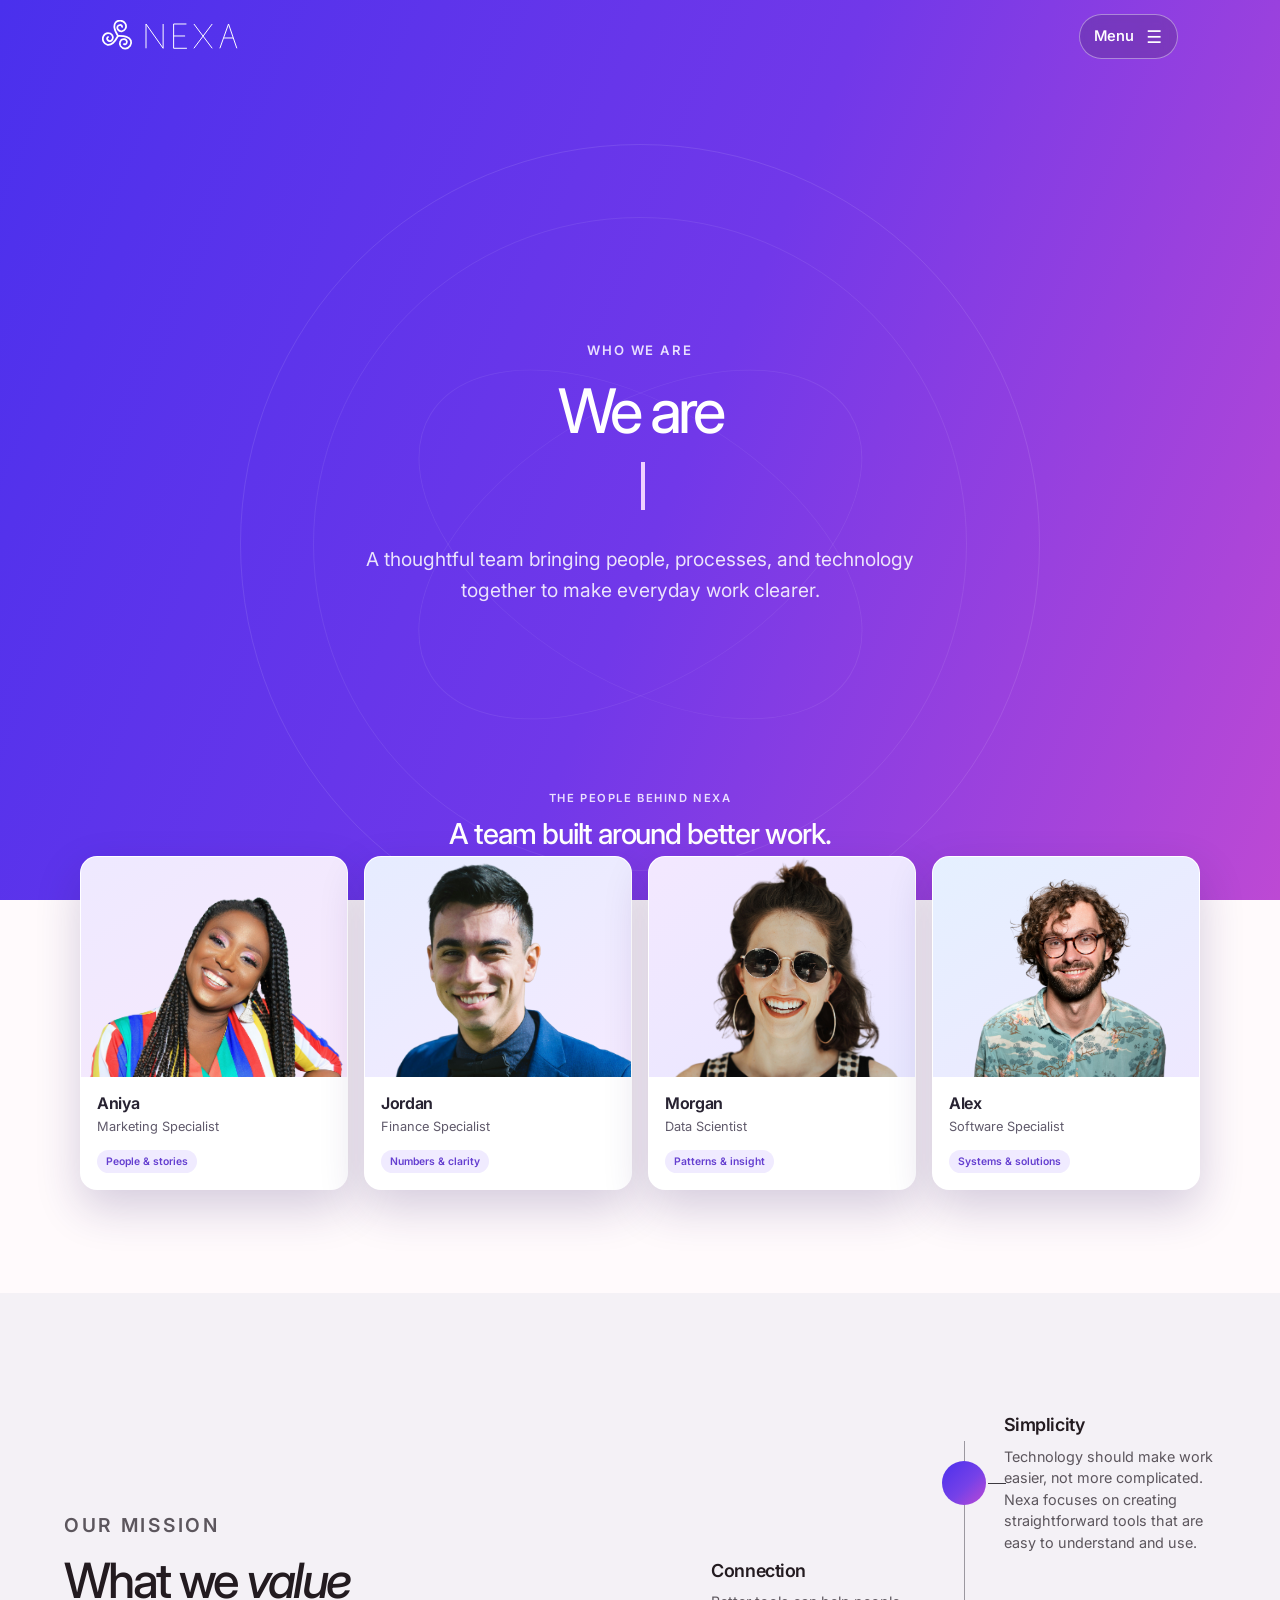
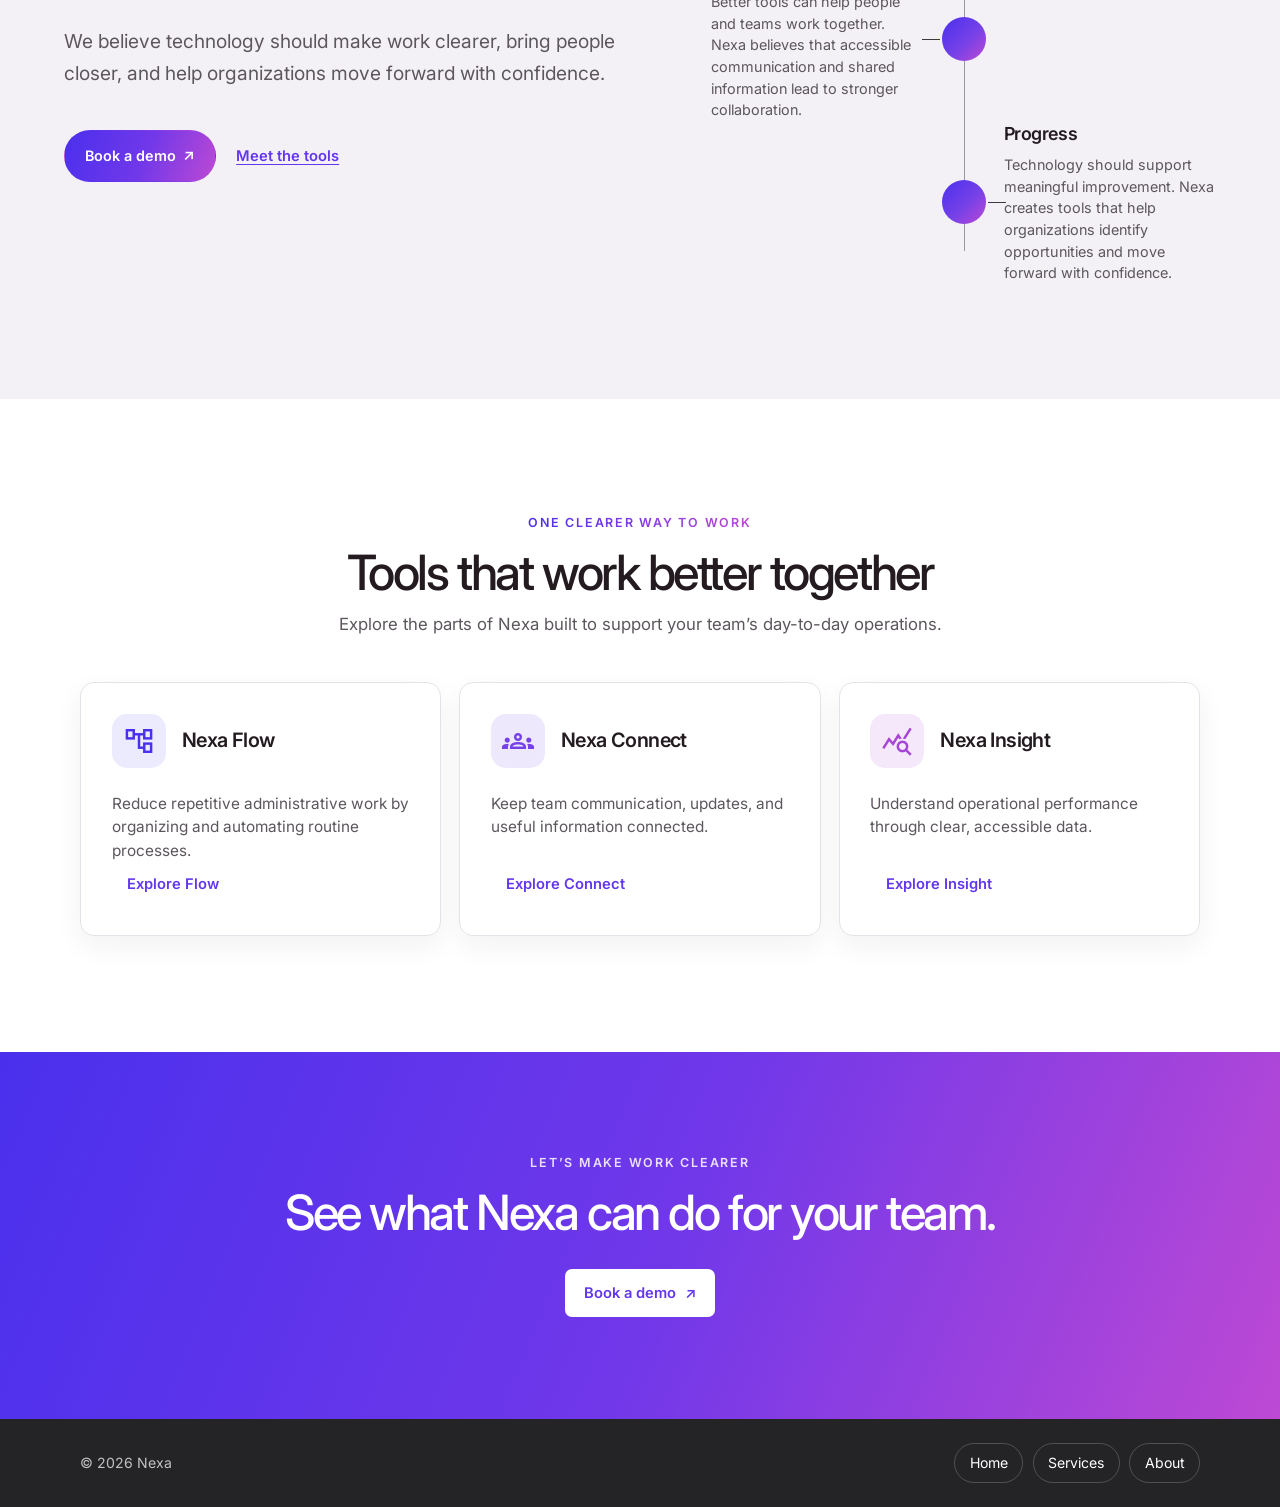
==== about.html @ ba847467 "Build Nexa service and home experiences" ====
<!doctype html>
<html lang="en">
<head>
  <meta charset="utf-8">
  <meta name="viewport" content="width=device-width, initial-scale=1">
  <meta name="theme-color" content="#6335eb">
  <title>About Nexa — Operations, made clearer</title>
  <link rel="preconnect" href="https://fonts.googleapis.com">
  <link rel="preconnect" href="https://fonts.gstatic.com" crossorigin>
  <link href="https://fonts.googleapis.com/css2?family=Inter:wght@400;500;600;700&display=swap" rel="stylesheet">
  <link href="https://fonts.googleapis.com/css2?family=Material+Symbols+Outlined:opsz,wght,FILL,GRAD@20..48,400,0,0" rel="stylesheet">
  <link rel="stylesheet" href="custom.css">
  <script src="script.js" defer></script>
</head>
<body class="about-page">
  <header class="site-header">
    <a class="navbar-brand" href="nexahome.html#top" aria-label="Nexa home">
      <svg class="brand-symbol" viewBox="0 0 100 100" aria-hidden="true">
        <g transform="rotate(18 50 50)" fill="none" stroke="currentColor" stroke-width="5.5" stroke-linecap="butt" stroke-linejoin="round">
          <path d="M50 50C43 44 36 38 32 30 25 17 30 5 42 2 55-1 67 8 65 21c-2 11-13 16-21 10-6-4-6-12 0-15 5-3 10 0 9 5"/>
          <path d="M50 50C43 44 36 38 32 30 25 17 30 5 42 2 55-1 67 8 65 21c-2 11-13 16-21 10-6-4-6-12 0-15 5-3 10 0 9 5" transform="rotate(120 50 50)"/>
          <path d="M50 50C43 44 36 38 32 30 25 17 30 5 42 2 55-1 67 8 65 21c-2 11-13 16-21 10-6-4-6-12 0-15 5-3 10 0 9 5" transform="rotate(240 50 50)"/>
        </g>
      </svg>
      <svg class="brand-wordmark" viewBox="0 0 600 170" role="img" aria-label="NEXA">
        <g fill="none" stroke="currentColor" stroke-width="6" stroke-linecap="butt" stroke-linejoin="miter">
          <path d="M12 12V158 M12 12L115 158 M115 12V158"/>
          <path d="M178 12V158 M178 12H255 M178 84H247 M178 158H258"/>
          <path d="M300 12L410 158 M300 158L410 12"/>
          <path d="M456 158L508 12L558 158 M480 96H535"/>
        </g>
      </svg>
    </a>
    <button class="services-menu-toggle" type="button" aria-expanded="false" aria-controls="services-menu"><span>Menu</span><span class="menu-toggle-icon" aria-hidden="true">☰</span></button>
  </header>
  <main>
    <section class="hero about-hero" id="top" aria-labelledby="about-title">
      <div class="about-hero-copy">
        <p class="about-hero-kicker">Who we are</p>
        <h1 id="about-title">We are <span class="about-role-text" data-about-role aria-hidden="true">software developers</span><span class="about-role-sr">software developers, designers, coders, data analysts, and engineers.</span></h1>
        <p class="about-hero-description">A thoughtful team bringing people, processes, and technology together to make everyday work clearer.</p>
      </div>
      <div class="about-hero-orbit" aria-hidden="true"><span></span><span></span><span></span></div>
    </section>

    <section class="about-team" aria-labelledby="about-team-title">
      <div class="about-team-heading">
        <p class="section-kicker">The people behind Nexa</p>
        <h2 id="about-team-title">A team built around better work.</h2>
      </div>
      <div class="about-team-grid">
        <article class="about-team-card">
          <div class="about-team-portrait"><img src="images/Aniyabg.png" alt="Aniya, Marketing Specialist" loading="eager"></div>
          <div class="about-team-info"><h3>Aniya</h3><p>Marketing Specialist</p><span class="about-team-discipline">People &amp; stories</span></div>
        </article>
        <article class="about-team-card">
          <div class="about-team-portrait"><img src="images/jordannewer.png" alt="Jordan, Finance Specialist" loading="eager"></div>
          <div class="about-team-info"><h3>Jordan</h3><p>Finance Specialist</p><span class="about-team-discipline">Numbers &amp; clarity</span></div>
        </article>
        <article class="about-team-card">
          <div class="about-team-portrait"><img src="images/morgannew.png" alt="Morgan, Data Scientist" loading="eager"></div>
          <div class="about-team-info"><h3>Morgan</h3><p>Data Scientist</p><span class="about-team-discipline">Patterns &amp; insight</span></div>
        </article>
        <article class="about-team-card">
          <div class="about-team-portrait"><img src="images/Alex.png" alt="Alex, Software Specialist" loading="eager"></div>
          <div class="about-team-info"><h3>Alex</h3><p>Software Specialist</p><span class="about-team-discipline">Systems &amp; solutions</span></div>
        </article>
      </div>
    </section>

    <section class="section about about-page-story" id="our-approach" aria-labelledby="mission-title">
      <div class="about-copy">
        <p class="section-kicker">Our mission</p>
        <h2 id="mission-title">What we <em>value</em></h2>
        <p>We believe technology should make work clearer, bring people closer, and help organizations move forward with confidence.</p>
        <div class="actions"><button class="button" type="button">Book a demo</button><a class="text-link" href="#our-products">Meet the tools</a></div>
      </div>
      <ol class="benefit-timeline about-values" aria-label="Nexa values">
        <li class="benefit-point">
          <span class="benefit-dot" aria-hidden="true"></span>
          <div class="benefit-copy"><h3>Simplicity</h3><p>Technology should make work easier, not more complicated. Nexa focuses on creating straightforward tools that are easy to understand and use.</p></div>
        </li>
        <li class="benefit-point">
          <span class="benefit-dot" aria-hidden="true"></span>
          <div class="benefit-copy"><h3>Connection</h3><p>Better tools can help people and teams work together. Nexa believes that accessible communication and shared information lead to stronger collaboration.</p></div>
        </li>
        <li class="benefit-point">
          <span class="benefit-dot" aria-hidden="true"></span>
          <div class="benefit-copy"><h3>Progress</h3><p>Technology should support meaningful improvement. Nexa creates tools that help organizations identify opportunities and move forward with confidence.</p></div>
        </li>
      </ol>
    </section>

    <section class="section about-products" id="our-products" aria-labelledby="about-products-title">
      <p class="section-kicker">One clearer way to work</p>
      <h2 id="about-products-title">Tools that work better together</h2>
      <p class="about-products-intro">Explore the parts of Nexa built to support your team’s day-to-day operations.</p>
      <div class="solution-cards">
        <a class="solution-card" href="services1.html?service=flow">
          <div class="solution-card-heading"><span class="solution-card-icon material-symbols-outlined" aria-hidden="true">account_tree</span><h3>Nexa Flow</h3></div>
          <p>Reduce repetitive administrative work by organizing and automating routine processes.</p>
          <span class="solution-card-link">Explore Flow</span>
        </a>
        <a class="solution-card" href="services1.html?service=connect">
          <div class="solution-card-heading"><span class="solution-card-icon material-symbols-outlined" aria-hidden="true">groups</span><h3>Nexa Connect</h3></div>
          <p>Keep team communication, updates, and useful information connected.</p>
          <span class="solution-card-link">Explore Connect</span>
        </a>
        <a class="solution-card" href="services1.html?service=insight">
          <div class="solution-card-heading"><span class="solution-card-icon material-symbols-outlined" aria-hidden="true">query_stats</span><h3>Nexa Insight</h3></div>
          <p>Understand operational performance through clear, accessible data.</p>
          <span class="solution-card-link">Explore Insight</span>
        </a>
      </div>
    </section>

    <section class="about-page-cta" aria-labelledby="about-cta-title">
      <p class="section-kicker">Let’s make work clearer</p>
      <h2 id="about-cta-title">See what Nexa can do for your team.</h2>
      <button type="button">Book a demo<span aria-hidden="true">↗</span></button>
    </section>
  </main>
  <footer class="site-footer">
    <p>© 2026 Nexa</p>
    <nav aria-label="Footer navigation">
      <a href="nexahome.html#top">Home</a>
      <a href="services1.html">Services</a>
      <a href="about.html">About</a>
    </nav>
  </footer>
  <button class="services-menu-backdrop" type="button" aria-label="Close menu" tabindex="-1"></button>
  <aside class="services-menu-drawer" id="services-menu" aria-label="Site menu" aria-hidden="true" inert>
    <div class="services-menu-heading"><span>Explore Nexa</span><button class="services-menu-close" type="button" aria-label="Close menu">×</button></div>
    <nav class="services-menu-links" aria-label="Main menu">
      <a href="nexahome.html#top" data-close-menu><span>01</span>Home<svg viewBox="0 0 24 24" aria-hidden="true"><path d="M5 12h14m-6-6 6 6-6 6"/></svg></a>
      <a href="services1.html" data-close-menu><span>02</span>Services<svg viewBox="0 0 24 24" aria-hidden="true"><path d="M5 12h14m-6-6 6 6-6 6"/></svg></a>
      <a href="about.html" data-close-menu><span>03</span>About<svg viewBox="0 0 24 24" aria-hidden="true"><path d="M5 12h14m-6-6 6 6-6 6"/></svg></a>
    </nav>
  </aside>
</body>
</html>
---- custom.css ----
:root {
      --pink: #e31583;
      --blue: #4bc4df;
      --navy: #2039d5;
      --ink: #17171b;
      --paper: #fffafc;
      --muted: #5c565d;
    }
    * { box-sizing: border-box; }
    html { scroll-behavior: smooth; }
    body { margin: 0; color: #231b20; background: var(--paper); font-family: Inter, ui-sans-serif, system-ui, -apple-system, BlinkMacSystemFont, "Segoe UI", sans-serif; line-height: 1.5; }
    a { color: inherit; }
    .site-header { position: absolute; z-index: 3; top: 0; left: 0; width: 100%; padding: 14px clamp(1.5rem, 8vw, 8rem); }
    .navbar-brand { display: inline-flex; align-items: center; gap: 10px; color: #fff; text-decoration: none; }
    .brand-symbol { display: block; width: clamp(27px, 2.5vw, 32px); height: auto; color: inherit; }
    .brand-wordmark { display: block; width: clamp(88px, 7.8vw, 110px); height: auto; color: inherit; overflow: visible; }
    .hero {
      min-height: 100vh;
      min-height: 100svh;
      position: relative;
      display: grid;
      grid-template-columns: 1fr 1fr;
      align-items: center;
      gap: clamp(2rem, 6vw, 7rem);
      overflow: hidden;
      padding: clamp(2rem, 7.4vw, 7rem) clamp(1.5rem, 9.8vw, 9rem);
      color: #fff;
      background: linear-gradient(112deg, #4a30ed 0%, #7138e9 53%, #bd49d4 100%);
    }
    .hero-copy { z-index: 2; max-width: 660px; margin-top: -2vh; transform: translateY(-11vh); animation: hero-copy-enter .8s cubic-bezier(.2,.75,.25,1) .2s both; }
    @keyframes hero-copy-enter { from { opacity: 0; translate: 0 24px; } to { opacity: 1; translate: 0 0; } }
    .tagline { margin: 0; max-width: 760px; font-size: clamp(2.2rem, 3.9vw, 3.9rem); line-height: 1.16; font-weight: 400; letter-spacing: -.045em; white-space: nowrap; }
    .hero-geometry { position: absolute; z-index: 1; top: 50%; right: 2.5%; width: min(43vw, 650px); height: auto; transform: translateY(-50%); overflow: visible; pointer-events: none; }
    .geometry-line { stroke-linecap: round; }
    .hero-node { opacity: 0; transform-box: fill-box; transform-origin: center; animation: node-pop .65s cubic-bezier(.2,.85,.25,1.2) var(--node-delay) forwards; }
    .hero-node-laptop { --node-delay: 3.25s; }
    .hero-node-data { --node-delay: 3.6s; }
    .hero-node-message { --node-delay: 3.95s; }
    .node-ring { stroke-dasharray: 365; stroke-dashoffset: 365; animation: ring-draw 1s ease-in-out calc(var(--node-delay) + .12s) forwards; }
    .node-icon { opacity: 0; transform-box: fill-box; transform-origin: center; animation: node-icon-pop .5s ease-out calc(var(--node-delay) + .38s) forwards; }
    .material-icon-wrap { color: #6337ed; }
    .material-icon-wrap .material-symbols-outlined { display: grid; width: 100%; height: 100%; place-items: center; font-family: "Material Symbols Outlined"; font-size: 52px; font-weight: 400; font-style: normal; line-height: 1; letter-spacing: normal; white-space: nowrap; direction: ltr; -webkit-font-smoothing: antialiased; font-feature-settings: "liga"; }
    @keyframes node-pop { to { opacity: 1; transform: scale(1); } }
    @keyframes ring-draw { to { stroke-dashoffset: 0; } }
    @keyframes node-icon-pop { to { opacity: 1; transform: scale(1); } }
    .scroll-cue { position: absolute; z-index: 3; left: clamp(2rem, 7.4vw, 7rem); bottom: clamp(7rem, 25.7vh, 16rem); width: 39px; height: 39px; display: grid; place-items: center; border-radius: 50%; background: #fff; color: #111; text-decoration: none; font-size: 1rem; font-weight: 300; line-height: 1; transition: transform .2s ease; }
    .scroll-cue:hover { transform: translateY(5px); }
    .back-to-top { position: fixed; z-index: 20; right: clamp(1rem, 3vw, 2rem); bottom: clamp(1rem, 3vw, 2rem); display: grid; width: 44px; aspect-ratio: 1; place-items: center; border: 0; border-radius: 50%; color: #6337ed; background: #fff; box-shadow: 0 6px 20px rgba(35,27,32,.2); text-decoration: none; transition: transform .2s ease, box-shadow .2s ease; }
    .back-to-top:hover { transform: translateY(-3px); box-shadow: 0 10px 25px rgba(35,27,32,.26); }
    .back-to-top.is-at-top { color: #fff; background: transparent; box-shadow: none; }
    .back-to-top.is-at-top:hover { box-shadow: none; }
    .back-to-top.is-at-top .back-to-top-track { stroke: rgba(255,255,255,.38); }
    .back-to-top:focus-visible { outline: 3px solid #fff; outline-offset: 3px; }
    .back-to-top-ring { position: absolute; inset: 0; width: 100%; height: 100%; transform: rotate(-90deg); overflow: visible; }
    .back-to-top-track, .back-to-top-progress { fill: none; stroke-width: 2.5; }
    .back-to-top-track { stroke: #e6e1ed; }
    .back-to-top-progress { stroke: url(#back-to-top-gradient); stroke-linecap: round; stroke-dasharray: 163.36; stroke-dashoffset: 163.36; transition: stroke-dashoffset .12s linear; }
    .back-to-top-arrow { z-index: 1; width: 20px; height: 20px; fill: none; stroke: currentColor; stroke-width: 1.7; stroke-linecap: round; stroke-linejoin: round; }
    .section { padding: clamp(5rem, 9vw, 8rem) max(5vw, calc((100vw - 1160px)/2)); }
    .section-kicker { margin: 0 0 .8rem; color: var(--pink); font-size: .78rem; font-weight: 600; letter-spacing: .14em; text-transform: uppercase; }
    .intro .section-kicker { width: fit-content; margin-inline: auto; color: transparent; background: linear-gradient(100deg, #4a30ed, #bd49d4); -webkit-background-clip: text; background-clip: text; }
    .intro { text-align: center; padding-bottom: clamp(4.5rem, 8vw, 7.5rem); }
    .intro h2 { margin: 0; font-size: clamp(2.2rem, 3.8vw, 3.5rem); font-weight: 500; letter-spacing: -.055em; line-height: 1.08; }
    .intro > p:not(.section-kicker) { margin: .75rem 0 3.6rem; color: var(--muted); font-size: clamp(1rem, 1.3vw, 1.3rem); }
    .solution-cards { display: grid; grid-template-columns: repeat(3, minmax(0, 1fr)); gap: 18px; width: min(100%, 1120px); margin: 0 auto; }
    .solution-card { position: relative; isolation: isolate; display: flex; min-height: 235px; flex-direction: column; overflow: hidden; padding: clamp(1.4rem, 2.4vw, 2rem); border: 1px solid #e7e1e9; border-radius: 14px; color: inherit; background: #fff; box-shadow: 0 10px 28px rgba(35,27,32,.06); text-align: left; text-decoration: none; transition: transform .25s ease, box-shadow .25s ease, border-color .25s ease, color .25s ease; }
    .solution-card::before { position: absolute; z-index: -1; inset: 0; border-radius: inherit; background: linear-gradient(112deg, #4a30ed 0%, #7138e9 53%, #bd49d4 100%); content: ""; opacity: 0; transition: opacity .3s ease; }
    .solution-card:hover, .solution-card:focus-within { transform: translateY(-4px); border-color: transparent; color: #fff; box-shadow: 0 16px 34px rgba(35,27,32,.16); }
    .solution-card:focus-visible { outline: 3px solid #6337ed; outline-offset: 4px; }
    .solution-card:hover::before, .solution-card:focus-within::before { opacity: 1; }
    .solution-card-heading { display: flex; align-items: center; gap: 1rem; margin-bottom: 1.5rem; }
    .solution-card-icon { display: grid; width: 54px; height: 54px; flex: 0 0 54px; place-items: center; border-radius: 15px; color: #4a30ed; background: rgba(74,48,237,.1); font-size: 32px; }
    .solution-card:nth-child(2) .solution-card-icon { color: #7541e8; background: rgba(117,65,232,.12); }
    .solution-card:nth-child(3) .solution-card-icon { color: #a544d5; background: rgba(165,68,213,.12); }
    .solution-card h3 { margin: 0; font-size: clamp(1.1rem, 1.55vw, 1.35rem); font-weight: 600; letter-spacing: -.03em; }
    .solution-card p { max-width: 30ch; margin: 0; color: var(--muted); font-size: .96rem; line-height: 1.55; }
    .solution-card:hover p, .solution-card:focus-within p { color: rgba(255,255,255,.88); }
    .solution-card:hover .solution-card-icon, .solution-card:focus-within .solution-card-icon { color: #fff; background: rgba(255,255,255,.18); }
    .solution-card-link { display: inline-flex; width: max-content; align-items: center; margin-top: auto; padding: .55rem .9rem; border: 1px solid transparent; border-radius: 999px; color: #6337ed; font-size: .92rem; font-weight: 600; text-decoration: none; text-underline-offset: .2em; transition: color .25s ease, background-color .25s ease, border-color .25s ease; }
    .solution-card:hover .solution-card-link, .solution-card:focus-within .solution-card-link { border-color: transparent; color: #fff; background: transparent; text-decoration: underline; text-underline-offset: .2em; }
    .about { display: grid; grid-template-columns: 1.05fr .95fr; align-items: center; gap: clamp(2rem, 7vw, 7rem); background: #f4f1f6; }
    .about-copy h2 { margin: 0 0 1rem; font-size: clamp(2.2rem, 3.8vw, 3.6rem); font-weight: 500; line-height: 1.08; letter-spacing: -.055em; }
    .about-copy p { max-width: 620px; color: var(--muted); font-size: clamp(1.05rem, 1.5vw, 1.2rem); line-height: 1.65; }
    .actions { display: flex; align-items: center; gap: 1.25rem; margin-top: 2.5rem; }
    .button { display: inline-flex; align-items: center; gap: .45rem; padding: .85rem 1.25rem; border: 1px solid var(--pink); border-radius: 999px; color: white; background: var(--pink); font: inherit; font-size: .9rem; font-weight: 600; cursor: default; transition: transform .2s ease, box-shadow .2s ease, background .2s ease; }
    .button::after { content: "↗"; font-size: 1.05em; }
    .button:hover { transform: translateY(-2px); box-shadow: 0 8px 22px rgba(227,21,131,.22); }
    .button.secondary { border-color: var(--blue); background: var(--blue); }
    .button.secondary:hover { box-shadow: 0 8px 22px rgba(75,196,223,.24); }
    .about .button:not(.secondary) { border-color: transparent; background: linear-gradient(112deg, #4a30ed 0%, #7138e9 53%, #bd49d4 100%); }
    .about .button:not(.secondary):hover { box-shadow: 0 8px 22px rgba(99,55,237,.25); }
    .text-link { color: #6337ed; font-size: .92rem; font-weight: 600; text-decoration: underline; text-underline-offset: .2em; }
    .benefit-timeline { position: relative; display: grid; width: min(100%, 510px); min-height: 600px; grid-template-rows: repeat(3, 1fr); justify-self: center; margin: 0; padding: 0; list-style: none; }
    .benefit-timeline::before { position: absolute; top: 7%; bottom: 7%; left: 50%; width: 1px; content: ""; background: #9b98a0; }
    .benefit-point { position: relative; display: grid; grid-template-columns: 1fr 48px 1fr; align-items: center; }
    .benefit-dot { z-index: 1; grid-column: 2; grid-row: 1; width: 44px; aspect-ratio: 1; justify-self: center; border-radius: 50%; background: linear-gradient(135deg, #4a30ed 0%, #7541e8 55%, #bd49d4 100%); }
    .benefit-point:nth-child(1) { --benefit-delay: .12s; }
    .benefit-point:nth-child(2) { --benefit-delay: .75s; }
    .benefit-point:nth-child(3) { --benefit-delay: 1.38s; }
    .benefit-timeline.is-visible .benefit-dot { animation: benefit-dot-in .55s cubic-bezier(.2,.85,.25,1.2) var(--benefit-delay) both; }
    .benefit-timeline.is-visible .benefit-copy { animation: benefit-copy-in .45s ease calc(var(--benefit-delay) + .56s) both; }
    @keyframes benefit-dot-in { from { opacity: 0; transform: scale(.25); } to { opacity: 1; transform: scale(1); } }
    @keyframes benefit-copy-in { from { opacity: 0; transform: translateY(8px); } to { opacity: 1; transform: translateY(0); } }
    .benefit-copy { grid-row: 1; }
    .benefit-point:nth-child(odd) .benefit-copy { grid-column: 3; padding-left: 54px; }
    .benefit-point:nth-child(even) .benefit-copy { grid-column: 1; padding-right: 54px; text-align: right; }
    .benefit-point::after { position: absolute; top: 50%; width: 48px; height: 1px; content: ""; background: #3c3940; }
    .benefit-point:nth-child(odd)::after { left: calc(50% + 24px); }
    .benefit-point:nth-child(even)::after { right: calc(50% + 24px); }
    .benefit-copy h3 { margin: 0 0 .4rem; font-size: clamp(1rem, 1.35vw, 1.15rem); font-weight: 600; letter-spacing: -.025em; }
    .benefit-copy p { margin: 0; color: var(--muted); font-size: .88rem; line-height: 1.45; }
    .problems-section { background: #fff; text-align: center; }
    .problems-section > .section-kicker { width: fit-content; margin-inline: auto; color: transparent; background: linear-gradient(100deg, #4a30ed, #bd49d4); -webkit-background-clip: text; background-clip: text; }
    .problems-section h2 { max-width: 760px; margin: 0 auto; font-size: clamp(2rem, 3.8vw, 3.25rem); font-weight: 500; letter-spacing: -.05em; line-height: 1.1; }
    .prototype-hint { margin: .7rem auto 0; color: var(--muted); font-size: .96rem; }
    .problem-buttons { display: grid; grid-template-columns: repeat(3, minmax(0, 1fr)); gap: 14px; width: min(100%, 1060px); margin: 2.5rem auto 0; }
    .problem-button { position: relative; min-height: 76px; padding: 1rem 3rem 1rem 1.35rem; border: 1px solid #e4dfeb; border-radius: 12px; color: #342b40; background: #fff; box-shadow: 0 7px 20px rgba(35,27,32,.05); text-align: left; font: inherit; font-size: 1rem; font-weight: 600; cursor: pointer; transition: transform .2s ease, color .2s ease, background .2s ease, border-color .2s ease, box-shadow .2s ease; }
    .problem-button::after { position: absolute; top: 50%; right: 1.25rem; content: "↗"; color: #7541e8; font-size: 1.15rem; transform: translateY(-50%); transition: color .2s ease, transform .2s ease; }
    .problem-button:hover, .problem-button[aria-pressed="true"] { transform: translateY(-3px); border-color: transparent; color: #fff; background: linear-gradient(112deg, #4a30ed 0%, #7138e9 53%, #bd49d4 100%); box-shadow: 0 12px 28px rgba(99,55,237,.2); }
    .problem-button:hover::after, .problem-button[aria-pressed="true"]::after { color: #fff; transform: translate(3px, -50%); }
    .problem-button:focus-visible { outline: 3px solid #6337ed; outline-offset: 4px; }
    .software-preview { width: min(100%, 1060px); margin: 2rem auto 0; text-align: left; }
    .service-software-panel { margin: 0; overflow: hidden; border: 1px solid #e8e4ed; border-radius: 18px; background: #f4f3f8; box-shadow: 0 18px 48px rgba(35,27,32,.1); }
    .service-software-panel[hidden] { display: none; }
    .software-canvas { position: relative; width: 100%; }
    .service-software-panel svg { display: block; width: 100%; height: auto; }
    .mockup-control { cursor: pointer; }
    .mockup-control rect { transition: fill .15s ease; }
    .mockup-control:hover rect, .mockup-control:focus rect { fill: transparent; }
    .mockup-control:focus { outline: none; }
    .mockup-control:focus rect { stroke: transparent; stroke-width: 0; }
    #flow-nav-selection, #connect-channel-selection { transition: transform .36s cubic-bezier(.22,.8,.25,1); }
    .mockup-card-control { position: absolute; top: 31.6%; left: var(--card-x); width: var(--card-width); height: 18.8%; padding: 0; border: 1px solid transparent; border-radius: 10px; background: transparent; cursor: pointer; transition: background .15s ease, border-color .15s ease; }
    .mockup-card-control:hover, .mockup-card-control[aria-pressed="true"] { border-color: transparent; background: transparent; }
    .mockup-card-control:focus-visible { outline: 3px solid #6337ed; outline-offset: 2px; }
    .insight-detail-screen { position: absolute; z-index: 2; top: 54%; left: 3%; width: 94%; height: 42%; padding: clamp(.7rem, 2vw, 1.3rem); overflow: hidden; border: 1px solid #ece9f1; border-radius: 12px; background: #fff; box-shadow: 0 4px 18px rgba(35,27,32,.08); }
    .insight-detail-screen[hidden] { display: none; }
    .insight-detail-screen h3 { margin: 0; color: #302b3c; font-size: clamp(.75rem, 1.7vw, 1.05rem); font-weight: 600; }
    .insight-detail-screen p { margin: .25rem 0 .6rem; color: #696473; font-size: clamp(.62rem, 1.3vw, .82rem); }
    .insight-demo-chart { display: flex; height: 55%; align-items: end; gap: 5%; padding: 0 3%; border-bottom: 1px solid #eeeef2; background: repeating-linear-gradient(to bottom, transparent 0 29%, #f0eef4 30% 31%); }
    .insight-demo-chart span { flex: 1; height: var(--bar); border-radius: 5px 5px 0 0; background: linear-gradient(180deg, #bd49d4, #6337ed); transition: height .4s ease; }
    .insight-detail-screen small { display: block; margin-top: .25rem; color: #8a8593; font-size: clamp(.55rem, 1vw, .68rem); }
    .service-software-panel:not([hidden]) { animation: software-preview-in .5s cubic-bezier(.2,.75,.25,1) both; }
    @keyframes software-preview-in { from { opacity: 0; transform: translateY(14px); } to { opacity: 1; transform: translateY(0); } }
    .client-band { position: relative; min-height: 600px; display: grid; place-items: center; overflow: hidden; isolation: isolate; background: linear-gradient(112deg, #4a30ed 0%, #7138e9 53%, #bd49d4 100%); text-align: center; }
    .client-band::before { position: absolute; z-index: 0; inset: 0; background: linear-gradient(112deg, rgba(74,48,237,.34) 0%, rgba(113,56,233,.34) 53%, rgba(189,73,212,.34) 100%); content: ""; }
    .client-logo-grid { position: absolute; z-index: 0; inset: 0; display: grid; grid-template-rows: repeat(3, minmax(0, 1fr)); gap: 1rem; padding: 2rem clamp(1rem, 5vw, 5rem); opacity: .55; filter: grayscale(1); }
    .client-logo-row { overflow: hidden; }
    .client-logo-track { display: flex; width: max-content; height: 100%; animation: logo-row-scroll 20s linear infinite; }
    .client-logo-set { display: flex; flex: 0 0 100vw; align-items: center; justify-content: space-around; gap: clamp(.5rem, 2vw, 2rem); min-width: 0; }
    @keyframes logo-row-scroll { from { transform: translateX(0); } to { transform: translateX(-50%); } }
    .client-logo { display: block; color: #d1cbd9; font-size: clamp(.78rem, 1.5vw, 1.35rem); font-weight: 750; letter-spacing: .06em; white-space: nowrap; }
    .logo-arcwell, .logo-brightpath, .logo-daybreak, .logo-wildwood, .logo-thread { font-family: Georgia, serif; font-size: clamp(1rem, 1.8vw, 1.65rem); font-weight: 700; font-style: italic; letter-spacing: -.06em; }
    .logo-morrow { font-size: clamp(1.1rem, 2vw, 1.8rem); font-weight: 500; letter-spacing: -.08em; }
    .logo-mark { padding-left: .2em; font-size: .5em; vertical-align: top; }
    .logo-common, .logo-thread { letter-spacing: -.035em; }
    .logo-pivot { font-weight: 900; letter-spacing: .2em; }
    .logo-bluepeak { font-weight: 800; letter-spacing: -.04em; }
    .client-band-copy { position: relative; z-index: 1; padding: 2.5rem; }
    .client-band-copy::before { position: absolute; z-index: -1; inset: 0 -1rem; border-radius: 24px; background: linear-gradient(112deg, rgba(74,48,237,.82) 0%, rgba(113,56,233,.82) 53%, rgba(189,73,212,.82) 100%); content: ""; }
    .client-band h2 { margin: 0 1rem; color: #fff; font-size: clamp(2.2rem, 3.8vw, 3.5rem); font-weight: 500; letter-spacing: -.055em; }
    .client-band p { margin: .5rem 0 0; color: rgba(255,255,255,.9); font-size: 1.1rem; }
    .pricing-section { color: #fff; background: #242326; text-align: center; }
    .pricing-section > .section-kicker { width: fit-content; margin-inline: auto; color: transparent; background: linear-gradient(100deg, #4a30ed, #bd49d4); -webkit-background-clip: text; background-clip: text; }
    .pricing-section h2 { max-width: 800px; margin: 0 auto; font-size: clamp(2rem, 3.8vw, 3.25rem); font-weight: 500; letter-spacing: -.05em; line-height: 1.1; }
    .pricing-intro { margin: .75rem auto 0; color: rgba(255,255,255,.7); }
    .pricing-service-select { display: flex; justify-content: center; gap: .7rem; margin: 2rem auto 2.5rem; }
    .pricing-service-button { padding: .75rem 1.25rem; border: 1px solid rgba(255,255,255,.35); border-radius: 999px; color: #fff; background: transparent; font: inherit; font-weight: 600; cursor: pointer; transition: color .2s ease, background .2s ease, border-color .2s ease, transform .2s ease; }
    .pricing-service-button:hover { transform: translateY(-2px); border-color: #7541e8; }
    .pricing-service-button[aria-pressed="true"] { border-color: transparent; color: #fff; background: linear-gradient(112deg, #4a30ed, #7138e9 53%, #bd49d4); }
    .pricing-service-button:focus-visible, .pricing-cta:focus-visible { outline: 3px solid #6337ed; outline-offset: 3px; }
    .pricing-cards { display: grid; width: min(100%, 1100px); grid-template-columns: repeat(3, minmax(0, 1fr)); gap: 18px; margin: 0 auto; text-align: left; }
    .pricing-card { display: flex; min-height: 390px; flex-direction: column; padding: clamp(1.4rem, 2.6vw, 2rem); border: 1px solid #e7e1e9; border-radius: 16px; background: #fff; box-shadow: 0 10px 28px rgba(35,27,32,.06); animation: software-preview-in .35s ease both; }
    .pricing-card-featured { border-color: rgba(99,55,237,.48); box-shadow: 0 14px 36px rgba(99,55,237,.12); }
    .pricing-plan-label { margin: 0 0 .7rem; color: #7441e5; font-size: .78rem; font-weight: 700; letter-spacing: .12em; text-transform: uppercase; }
    .pricing-card h3 { margin: 0; color: #26212d; font-size: 1.45rem; font-weight: 600; letter-spacing: -.035em; }
    .pricing-plan-description { min-height: 3.1em; margin: .55rem 0 1rem; color: var(--muted); font-size: .94rem; }
    .pricing-cost { margin: 0 0 1.2rem; color: #6337ed; font-size: 1.05rem; font-weight: 650; }
    .pricing-annual { margin: -.9rem 0 1.2rem; color: #6b6472; font-size: .88rem; }
    .pricing-features { display: grid; gap: .75rem; margin: 0 0 1.8rem; padding: 0; list-style: none; color: #4d4654; font-size: .92rem; }
    .pricing-features li { position: relative; padding-left: 1.5rem; }
    .pricing-features li::before { position: absolute; left: 0; color: #7541e8; content: "\2713"; font-weight: 700; }
    .pricing-cta { display: inline-flex; width: max-content; align-items: center; justify-content: center; margin-top: auto; padding: .72rem 1.1rem; border: 0; border-radius: 999px; color: #6337ed; background: rgba(99,55,237,.08); font: inherit; font-size: .9rem; font-weight: 650; cursor: default; transition: color .2s ease, background .2s ease; }
    .pricing-cta:hover { color: #fff; background: linear-gradient(112deg, #4a30ed, #bd49d4); }
    .services-page { min-height: 100vh; color: #fff; background: #242326; }
    .services-hero { position: relative; display: flex; min-height: 75vh; min-height: 75svh; flex-direction: column; justify-content: center; overflow: hidden; padding: 8rem max(5vw, calc((100vw - 1160px)/2)) 4rem; color: #fff; background-color: #242326; background-image: radial-gradient(ellipse 82% 142% at -5% 46%, #242326 0%, #242326 43%, rgba(36,35,38,.94) 57%, rgba(36,35,38,.62) 73%, rgba(36,35,38,0) 100%), linear-gradient(112deg, #4a30ed 0%, #7138e9 53%, #bd49d4 100%); }
    .services-menu-toggle { position: absolute; top: 2rem; right: max(5vw, calc((100vw - 1160px)/2)); z-index: 4; display: inline-flex; align-items: center; gap: .75rem; padding: .65rem .9rem; border: 1px solid rgba(255,255,255,.4); border-radius: 999px; color: #fff; background: rgba(36,35,38,.18); font: inherit; font-size: .92rem; font-weight: 550; cursor: pointer; backdrop-filter: blur(8px); transition: background .2s ease, border-color .2s ease; }
    .services-menu-toggle > * { pointer-events: none; user-select: none; }
    .home-page.menu-open { overflow: hidden; }
    .home-page .site-header { position: fixed; z-index: 10; display: flex; align-items: center; justify-content: space-between; background: transparent; backdrop-filter: blur(0); transition: background .3s ease, backdrop-filter .3s ease, box-shadow .3s ease; }
    .home-page .site-header.is-scrolled { background: rgba(255,255,255,.76); backdrop-filter: blur(18px) saturate(135%); box-shadow: 0 1px 18px rgba(28,20,42,.08); }
    .home-page .site-header.is-scrolled .navbar-brand { color: #3c2b6e; }
    .home-page .site-header.is-scrolled .brand-symbol g { stroke: url(#nexa-home-symbol-gradient); }
    .home-page .site-header.is-scrolled .brand-wordmark g { stroke: url(#nexa-home-wordmark-gradient); }
    .home-menu-toggle { position: relative; top: auto; right: auto; z-index: auto; opacity: 0; visibility: hidden; pointer-events: none; transform: translateY(-7px); transition: opacity .25s ease, transform .25s ease, visibility 0s linear .25s, color .2s ease, background .2s ease; }
    .home-page .site-header.is-hero-ready:not(.is-scrolled) .home-menu-toggle { opacity: 1; visibility: visible; pointer-events: auto; transform: translateY(0); transition-delay: 0s; color: #fff; border-color: rgba(255,255,255,.7); background: rgba(255,255,255,.08); }
    .home-page .site-header.is-scrolled .home-menu-toggle { opacity: 1; visibility: visible; pointer-events: auto; transform: translateY(0); transition-delay: 0s; color: #fff; background: linear-gradient(112deg, #4a30ed, #bd49d4); }
    .services-menu-toggle:hover, .services-menu-toggle[aria-expanded="true"] { border-color: rgba(255,255,255,.75); background: rgba(255,255,255,.12); }
    .menu-toggle-icon { font-size: 1.1rem; line-height: 1; }
    .services-menu-backdrop { position: fixed; z-index: 30; inset: 0; border: 0; background: rgba(10,9,13,.62); opacity: 0; pointer-events: none; transition: opacity .35s ease; }
    .services-menu-backdrop.is-open { opacity: 1; pointer-events: auto; }
    .services-menu-drawer { position: fixed; z-index: 31; top: 0; right: 0; display: flex; width: min(440px, 90vw); height: 100vh; height: 100dvh; flex-direction: column; padding: clamp(1.5rem, 4vw, 2.5rem); color: #fff; background: #242326; box-shadow: -20px 0 55px rgba(0,0,0,.28); visibility: hidden; transform: translateX(102%); transition: transform .45s cubic-bezier(.2,.75,.25,1), visibility 0s linear .45s; }
    .services-menu-drawer.is-open { visibility: visible; transform: translateX(0); transition-delay: 0s; }
    .services-menu-heading { display: flex; align-items: center; justify-content: space-between; padding-bottom: 1.5rem; border-bottom: 1px solid rgba(255,255,255,.16); color: rgba(255,255,255,.65); font-size: .78rem; font-weight: 600; letter-spacing: .13em; text-transform: uppercase; }
    .services-menu-close { display: grid; width: 42px; height: 42px; place-items: center; border: 1px solid rgba(255,255,255,.2); border-radius: 50%; color: #fff; background: transparent; font: inherit; font-size: 1.65rem; line-height: 1; cursor: pointer; transition: background .2s ease; }
    .services-menu-close:hover { background: rgba(255,255,255,.12); }
    .services-menu-links { display: grid; margin-top: 1.5rem; }
    .services-menu-links a { display: grid; min-height: 82px; grid-template-columns: 42px 1fr 24px; align-items: center; gap: .6rem; border-bottom: 1px solid rgba(255,255,255,.13); color: #fff; font-size: clamp(1.15rem, 3vw, 1.45rem); font-weight: 500; text-decoration: none; transition: color .2s ease, padding .2s ease; }
    .services-menu-links a:hover { padding-left: .45rem; color: #cfadff; }
    .services-menu-links a > span { color: #b6a1ff; font-size: .76rem; font-weight: 600; }
    .services-menu-links a svg { width: 20px; height: 20px; fill: none; stroke: currentColor; stroke-width: 1.5; stroke-linecap: round; stroke-linejoin: round; }
    .services-menu-toggle:focus-visible, .services-menu-close:focus-visible, .services-menu-links a:focus-visible { outline: 3px solid #b9a5ff; outline-offset: 4px; }
    .services-page.menu-open { overflow: hidden; }
    .service-pricing { grid-column: 1 / -1; margin: clamp(2rem, 4vw, 3rem) clamp(1rem, 3vw, 2.5rem); padding: clamp(1.5rem, 4vw, 3rem); border-radius: 18px; color: #fff; background: transparent; }
    .service-pricing > .section-kicker { width: fit-content; margin: 0 auto .6rem; color: transparent; background: linear-gradient(100deg, #4a30ed, #bd49d4); -webkit-background-clip: text; background-clip: text; font-size: .82rem; font-weight: 650; }
    .service-pricing > h2 { margin: 0; color: #fff; font-size: clamp(1.8rem, 3.4vw, 2.6rem); font-weight: 500; letter-spacing: -.05em; line-height: 1.1; text-align: center; }
    .service-pricing .pricing-intro { margin: .75rem auto 2rem; color: rgba(255,255,255,.7); text-align: center; }
    .service-pricing .pricing-cards { width: 100%; gap: 14px; }
    .services-hero .section-kicker { width: fit-content; color: transparent; background: linear-gradient(100deg, #8c6cff, #ec6fd1); -webkit-background-clip: text; background-clip: text; }
    .services-hero h1 { max-width: 780px; margin: 0; font-size: clamp(2.2rem, 3.9vw, 3.9rem); font-weight: 400; letter-spacing: -.045em; line-height: 1.16; }
    .services-hero > p:not(.section-kicker) { max-width: 590px; margin: 1.25rem 0 0; color: rgba(255,255,255,.86); font-size: clamp(1rem, 1.3vw, 1.3rem); line-height: 1.6; }
    .services-scroll-cue { position: relative; align-self: flex-start; display: inline-flex; width: 28px; height: 36px; align-items: center; justify-content: center; margin-top: calc(1rem + 30px); color: rgba(255,255,255,.9); animation: services-scroll-bob 1.5s ease-in-out infinite; transition: color .2s ease; }
    @keyframes services-scroll-bob { 0%, 100% { transform: translateY(0); } 50% { transform: translateY(7px); } }
    .services-scroll-cue svg { display: block; width: 21px; height: 29px; fill: none; stroke: currentColor; stroke-width: 1.6; stroke-linecap: round; stroke-linejoin: round; }
    .services-scroll-cue:hover { color: #fff; }
    .services-dot-field { position: absolute; z-index: 0; inset: 0; width: 100%; height: 100%; pointer-events: none; opacity: .72; }
    .services-hero > :not(.services-dot-field):not(.services-menu-toggle) { z-index: 1; }
    .services-list { width: min(1120px, 90%); margin: 0 auto; padding: 2rem 0 5rem; }
    .service-explore-tabs { display: grid; grid-template-columns: repeat(3, minmax(0, 1fr)); gap: 18px; margin: 0 auto 2.5rem; text-align: center; }
    .service-explore-button { position: relative; z-index: 1; display: flex; width: 100%; min-height: 132px; flex-direction: column; align-items: center; justify-content: center; gap: .7rem; padding: 1.3rem; border: 1px solid rgba(255,255,255,.2); border-radius: 16px; color: rgba(255,255,255,.88); background: rgba(255,255,255,.045); font: inherit; font-size: clamp(1.05rem, 1.7vw, 1.35rem); font-weight: 550; cursor: pointer; touch-action: manipulation; transition: border-color .22s ease, color .22s ease, background .22s ease, box-shadow .22s ease; }
    .service-explore-button > * { pointer-events: none; }
    .service-explore-button:hover { border-color: rgba(189,73,212,.72); background: rgba(255,255,255,.08); }
    .service-explore-button[aria-selected="true"] { border-color: transparent; color: #fff; background: linear-gradient(112deg, #4a30ed 0%, #7138e9 53%, #bd49d4 100%); box-shadow: 0 12px 30px rgba(99,55,237,.2); }
    .service-explore-button:focus-visible { outline: 3px solid #b8a4ff; outline-offset: 4px; }
    .service-explore-button .material-symbols-outlined { font-size: 34px; font-weight: 400; }
    .service-detail[hidden] { display: none; }
    .service-detail { display: grid; grid-template-columns: 76px minmax(0, .85fr) minmax(0, 1.15fr); gap: clamp(1rem, 3vw, 3rem); align-items: start; padding: clamp(2.5rem, 5vw, 4.5rem) 0; border-bottom: 1px solid rgba(255,255,255,.16); scroll-margin-top: 2rem; }
    .service-detail-index { color: #b7a3ff; font-size: .9rem; font-weight: 600; font-variant-numeric: tabular-nums; }
    .service-detail-heading { display: flex; align-items: center; gap: 1rem; }
    .service-detail-icon { display: grid; width: 52px; height: 52px; flex: 0 0 52px; place-items: center; border-radius: 14px; color: #c2afff; background: rgba(153,125,255,.16); font-size: 30px; }
    .service-detail-heading h2 { margin: 0; font-size: clamp(1.45rem, 2.2vw, 2rem); font-weight: 550; letter-spacing: -.04em; }
    .service-detail-copy p { margin: 0; color: rgba(255,255,255,.76); font-size: 1.05rem; line-height: 1.7; }
    .service-detail-copy .service-detail-overline { margin: 0 0 .45rem; color: #bd75ed; font-size: .78rem; font-weight: 600; letter-spacing: .08em; text-transform: uppercase; }
    .service-detail-copy h3 { margin: 0 0 .8rem; font-size: clamp(1.3rem, 2.1vw, 1.8rem); font-weight: 500; letter-spacing: -.035em; line-height: 1.25; }
    #connect.service-detail { grid-template-columns: 1fr; text-align: center; }
    #connect .service-detail-index, #connect .service-detail-heading { justify-self: center; }
    #connect .service-detail-heading { justify-content: center; }
    #connect .service-detail-copy { width: min(100%, 760px); justify-self: center; text-align: center; }
    .service-capabilities { display: grid; grid-column: 1 / -1; grid-template-columns: repeat(3, minmax(0, 1fr)); gap: 1rem; margin: 1.25rem 0 0; padding: 0; list-style: none; }
    #connect .service-capabilities { grid-column: 1; }
    #connect.service-detail { display: block; padding: clamp(3rem, 7vw, 6rem) clamp(1rem, 4vw, 3rem); border-bottom: 0; }
    .service-capabilities li { display: grid; min-height: 156px; grid-template-columns: 28px 1fr; grid-template-rows: auto auto; align-content: start; gap: .65rem .8rem; padding: 1.25rem; border: 1px solid rgba(255,255,255,.14); border-radius: 12px; color: rgba(255,255,255,.9); background: linear-gradient(145deg, rgba(255,255,255,.065), rgba(255,255,255,.025)); }
    .service-capabilities li h3 { margin: .1rem 0 0; font-size: 1rem; font-weight: 550; line-height: 1.35; }
    .service-capabilities li p { grid-column: 2; margin: 0; color: rgba(255,255,255,.65); font-size: .88rem; line-height: 1.5; }
    .service-capabilities .material-symbols-outlined { grid-row: 1 / span 2; color: #c06ce7; font-size: 24px; }
    .flow-animation-wrap { grid-column: 1 / -1; width: 100%; min-height: 240px; margin-top: .5rem; overflow: hidden; border: 1px solid rgba(255,255,255,.12); border-radius: 18px; background: rgba(255,255,255,.035); }
    .flow-animation { display: block; width: 100%; height: clamp(260px, 38vw, 440px); }
    #flow.service-detail { --flow-section-gap: clamp(4rem, 8vw, 7rem); display: block; padding: 0; border: 0; }
    .flow-intro { display: grid; min-height: 520px; grid-template-columns: 1fr 1fr; align-items: center; gap: clamp(1rem, 3vw, 2.5rem); padding: var(--flow-section-gap) clamp(1rem, 3vw, 2.5rem); }
    .flow-intro-copy .section-kicker, .flow-proof .section-kicker, .flow-people .section-kicker { margin: 0 0 .9rem; color: #a34cf1; font-size: .82rem; font-weight: 600; }
    .flow-intro h2 { max-width: 550px; margin: 0 0 2.6rem; font-size: clamp(2rem, 3.6vw, 3.3rem); font-weight: 450; letter-spacing: -.045em; line-height: 1.2; }
    .flow-intro-copy > p:not(.section-kicker) { max-width: 520px; margin: -1.7rem 0 1.7rem; color: rgba(255,255,255,.76); line-height: 1.6; }
    .flow-intro h2 em, .flow-proof h2 em { color: #b64ee0; font-weight: 450; }
    .flow-feature-buttons { display: flex; max-width: 500px; flex-wrap: wrap; gap: .75rem; }
    .flow-feature-button { padding: .48rem .9rem; border: 1px solid rgba(255,255,255,.4); border-radius: 6px; color: rgba(255,255,255,.9); background: transparent; font: inherit; font-size: .9rem; cursor: pointer; transition: background .2s ease, border-color .2s ease; }
    .flow-feature-button:hover, .flow-feature-button.is-active { border-color: #b64ee0; background: rgba(132,65,236,.3); }
    .flow-start-button { display: inline-flex; margin-top: 3rem; padding: .65rem 1.35rem; border-radius: 999px; color: white; background: linear-gradient(112deg, #4a30ed, #bd49d4); font-size: .92rem; text-decoration: none; }
    .flow-animation-stage { position: relative; display: grid; min-height: 400px; place-items: center; }
    .flow-animation { width: min(112%, 560px); height: clamp(320px, 38vw, 480px); }
    .flow-animation-stage [hidden], .flow-person-card [hidden] { display: none !important; }
    .flow-animation-note { position: absolute; inset: auto 0 1rem; margin: 0; color: rgba(255,255,255,.6); font-size: .82rem; text-align: center; }
    .flow-proof { margin: 0 0 var(--flow-section-gap); padding: clamp(2rem, 4vw, 3.5rem); border-radius: 32px; background: #2d2c2e; text-align: center; }
    .flow-proof .section-kicker { margin-bottom: .35rem; }
    .flow-proof h2 { margin: 0; font-size: clamp(1.7rem, 3vw, 2.4rem); font-weight: 450; letter-spacing: -.04em; }
    .flow-proof-layout { display: grid; grid-template-columns: 1fr minmax(170px, .9fr) 1fr; align-items: center; gap: clamp(1rem, 6vw, 5rem); margin: 1.5rem auto 0; max-width: 860px; }
    .flow-stat { display: grid; min-height: 150px; align-content: center; gap: .55rem; border-radius: 14px; color: #303033; background: #fff; }
    .flow-stat strong { font-size: clamp(1.8rem, 3vw, 2.3rem); font-weight: 700; font-variant-numeric: tabular-nums; }
    .flow-stat span { font-size: 1rem; line-height: 1.25; }
    .flow-proof-portrait { display: grid; min-height: 230px; height: 100%; align-self: stretch; place-items: center; border-radius: 14px 14px 0 0; color: rgba(255,255,255,.9); background: linear-gradient(145deg, #4a30ed, #bd49d4); font-size: .9rem; }
    .flow-proof-portrait img { display: block; width: 100%; height: 100%; max-height: 270px; align-self: end; object-fit: contain; object-position: center bottom; }
    .flow-proof-portrait .material-symbols-outlined { font-size: clamp(4rem, 8vw, 7rem); }
    .flow-people { display: grid; grid-template-columns: .9fr 1.1fr; align-items: center; gap: clamp(2rem, 8vw, 7rem); padding: 0 clamp(1rem, 2vw, 2rem) var(--flow-section-gap); }
    #connect .connect-hero { position: relative; width: min(1660px, 90vw); min-height: 590px; grid-template-columns: minmax(0, .9fr) minmax(0, 1.1fr); align-items: center; gap: clamp(2.5rem, 6vw, 7rem); margin-left: 50%; padding: clamp(3rem, 6vw, 5rem) clamp(1rem, 2vw, 2rem) clamp(5rem, 8vw, 7rem); translate: -50% 0; }
    #connect .connect-hero .flow-intro-copy { max-width: 650px; }
    #connect .connect-hero .flow-intro-copy .section-kicker { margin: 0 0 1.1rem; color: #a34cf1; font-size: clamp(.85rem, 1.1vw, 1rem); letter-spacing: .12em; }
    #connect .connect-hero h2 { max-width: 650px; margin: 0 0 1.5rem; font-size: clamp(2.5rem, 4vw, 4rem); line-height: 1.12; }
    #connect .connect-hero .flow-intro-copy > p:not(.section-kicker) { max-width: 650px; margin: 0; font-size: clamp(1.05rem, 1.4vw, 1.28rem); line-height: 1.65; }
    .connect-workspace-preview { display: grid; width: 100%; min-height: 480px; align-content: start; padding: clamp(1.5rem, 3vw, 2.5rem); border: 1px solid rgba(255,255,255,.08); border-radius: 22px; color: #302b38; background: #fff; box-shadow: 0 18px 48px rgba(0,0,0,.16); }
    .connect-workspace-heading { display: flex; align-items: center; gap: .9rem; padding-bottom: 1.4rem; border-bottom: 1px solid #ece8f0; }
    .connect-workspace-team-icon { display: grid; width: 52px; height: 52px; flex: 0 0 52px; place-items: center; border-radius: 16px; color: #7138e9; background: #f0ebff; font-size: 27px; }
    .connect-workspace-team { display: grid; gap: .2rem; }
    .connect-workspace-team strong, .connect-workspace-update strong { font-size: 1rem; font-weight: 600; }
    .connect-workspace-team span { color: #77717f; font-size: .88rem; }
    .connect-workspace-more { margin-left: auto; color: #77717f; font-size: 24px; }
    .connect-workspace-update { display: flex; gap: .85rem; margin: 1.5rem 0 1.2rem; padding: 1.2rem; border-radius: 14px; background: #f5f2fa; }
    .connect-workspace-update > .material-symbols-outlined { color: #8847ed; font-size: 22px; }
    .connect-workspace-update p { margin: .32rem 0 0; color: #6b6572; font-size: .9rem; line-height: 1.5; }
    .connect-workspace-items { display: grid; gap: .15rem; }
    .connect-workspace-items > div { display: grid; grid-template-columns: 27px minmax(0, 1fr) auto; align-items: center; gap: .75rem; min-height: 52px; color: #4c4655; font-size: .92rem; }
    .connect-workspace-items .material-symbols-outlined { color: #7550cf; font-size: 21px; }
    .connect-workspace-items .connect-workspace-count { min-width: 28px; padding: .2rem .5rem; border-radius: 999px; color: #6b4bc1; background: #f0ebff; font-size: .78rem; text-align: center; }
    .connect-workspace-items .connect-workspace-arrow { color: #96909e; font-size: 19px; }
    .connect-screen-section { display: grid; grid-template-columns: minmax(0, 1fr) minmax(0, .9fr); align-items: center; gap: clamp(2rem, 7vw, 6rem); padding: 0 clamp(1rem, 3vw, 2.5rem) var(--flow-section-gap); }
    .connect-chat-preview { display: grid; width: 100%; overflow: hidden; border: 1px solid #e8e3ef; border-radius: 20px; color: #302b38; background: #fff; box-shadow: 0 18px 48px rgba(0,0,0,.16); }
    .connect-chat-thread { padding: clamp(1.25rem, 3vw, 2rem); }
    .connect-chat-channel { margin: 0 0 1.35rem; color: #417be8; font-size: .9rem; font-weight: 550; }
    .connect-chat-message { display: flex; align-items: flex-start; gap: .85rem; }
    .connect-chat-avatar { display: grid; width: 38px; height: 38px; flex: 0 0 38px; place-items: center; border: 2px solid #eee8ff; border-radius: 50%; color: #fff; background: linear-gradient(135deg, #7150df, #b34dd5); font-size: .8rem; font-weight: 600; }
    .connect-chat-message > div { min-width: 0; }
    .connect-chat-message p { margin: .25rem 0 .85rem; color: #302b38; font-size: clamp(.88rem, 1.2vw, 1rem); line-height: 1.5; }
    .connect-chat-message a { display: inline-flex; align-items: center; gap: .45rem; padding: .58rem .95rem; border-radius: 999px; color: #fff; background: #087be8; font-size: .84rem; font-weight: 550; text-decoration: none; transition: background .2s ease, transform .2s ease; }
    .connect-chat-message a:hover { transform: translateY(-1px); background: #176bc3; }
    .connect-chat-message a span { font-size: 1.05rem; }
    .connect-chat-thread-alt { border-top: 1px solid #ece8f0; }
    .connect-chat-thread-alt .connect-chat-channel { color: #cb3999; }
    .connect-chat-avatar-alt { color: #fff; background: linear-gradient(135deg, #42334e, #a54f89); }
    .connect-chat-code { display: grid; width: min(100%, 280px); height: clamp(68px, 8vw, 96px); align-content: center; gap: 8px; padding: 1rem; border-radius: 10px; background: #262a2e; }
    .connect-chat-code span { width: 48%; height: 5px; border-radius: 99px; background: #a77af0; opacity: .8; }
    .connect-chat-code span:nth-child(2) { width: 68%; margin-left: 12px; background: #d66eae; }
    .connect-chat-code span:nth-child(3) { width: 37%; margin-left: 12px; }
    .connect-chat-composer { display: flex; min-height: 46px; align-items: center; gap: .65rem; margin: 0 clamp(1.25rem, 3vw, 2rem) clamp(1.25rem, 3vw, 2rem); padding: .5rem .85rem; border: 1px solid #e4d3f4; border-radius: 999px; color: #89828f; font-size: .84rem; }
    .connect-chat-composer .material-symbols-outlined { color: #8d55de; font-size: 19px; }
    .connect-chat-composer .material-symbols-outlined:last-child { margin-left: auto; }
    .connect-screen-copy .section-kicker { margin: 0 0 .85rem; color: #a34cf1; font-size: .82rem; font-weight: 600; }
    .connect-screen-copy h2 { max-width: 540px; margin: 0 0 1.15rem; font-size: clamp(1.8rem, 3vw, 2.7rem); font-weight: 450; letter-spacing: -.045em; line-height: 1.18; }
    .connect-screen-copy > p:not(.section-kicker) { max-width: 520px; margin: 0; color: rgba(255,255,255,.76); font-size: 1rem; line-height: 1.65; }
    .connect-screen-link { display: inline-flex; align-items: center; gap: .55rem; margin-top: 1.5rem; color: #d3b2ff; font-size: .92rem; font-weight: 600; text-decoration: none; }
    .connect-screen-link:hover { color: #fff; }
    .connect-screen-link .material-symbols-outlined { font-size: 19px; transition: transform .2s ease; }
    .connect-screen-link:hover .material-symbols-outlined { transform: translateX(4px); }
    #connect .flow-proof { display: grid; grid-template-columns: .8fr 1.2fr; align-items: center; gap: clamp(1.5rem, 5vw, 4rem); margin-bottom: var(--flow-section-gap); padding: clamp(2rem, 4vw, 3.5rem); text-align: left; }
    .connect-proof-heading .section-kicker { margin-bottom: .5rem; color: #a34cf1; }
    .connect-proof-heading h2 { max-width: 320px; margin: 0; font-size: clamp(1.5rem, 2.5vw, 2rem); font-weight: 450; letter-spacing: -.04em; line-height: 1.22; }
    .connect-proof-heading h2 em { color: #b64ee0; font-weight: 450; font-style: normal; }
    #connect .connect-benefit-grid { display: grid; grid-template-columns: repeat(2, minmax(0, 1fr)); gap: 1rem; width: 100%; max-width: 580px; margin: 0; }
    #connect .connect-benefit-grid .flow-stat { min-height: 120px; padding: 1rem; text-align: center; }
    #connect .connect-benefit-grid .flow-stat strong { font-size: clamp(1.1rem, 1.8vw, 1.5rem); }
    #connect .connect-benefit-grid .flow-stat span { font-size: .9rem; }
    #connect .connect-benefit-grid .connect-benefit-featured { color: #fff; background: linear-gradient(130deg, #9344e9, #bd49d4); }
    .connect-features { padding: 0 clamp(1rem, 3vw, 2.5rem) var(--flow-section-gap); text-align: center; }
    .connect-features > .section-kicker { margin: 0 0 .7rem; color: #a34cf1; font-size: .82rem; font-weight: 600; }
    .connect-features > h2 { margin: 0; font-size: clamp(1.6rem, 2.7vw, 2.3rem); font-weight: 450; letter-spacing: -.04em; }
    .connect-feature-buttons { justify-content: center; max-width: none; margin: 1.5rem auto 0; }
    #connect .connect-feature-buttons .flow-feature-button { padding: .45rem .8rem; border-radius: 5px; font-size: .82rem; }
    .connect-feature-detail { display: grid; grid-template-columns: minmax(0, 420px) 210px; align-items: center; gap: 1rem; width: min(100%, 646px); min-height: 230px; margin: 2.5rem auto 0; text-align: left; }
    .connect-feature-copy { max-width: 420px; justify-self: start; text-align: left; }
    .connect-feature-copy h3 { margin: 0 0 .8rem; font-size: clamp(1.2rem, 2vw, 1.55rem); font-weight: 500; letter-spacing: -.03em; }
    .connect-feature-copy p { margin: 0; color: rgba(255,255,255,.76); font-size: .95rem; line-height: 1.55; }
    .connect-feature-illustration { display: grid; min-height: 230px; place-items: center start; }
    .connect-feature-icon { display: grid; width: clamp(144px, 18vw, 210px); aspect-ratio: 1; place-items: center; border: 1px solid rgba(255,255,255,.28); border-radius: 32px; color: #fff; background: linear-gradient(145deg, rgba(122,76,255,.9), rgba(189,73,212,.82)); box-shadow: 0 24px 70px rgba(89,48,206,.28), inset 0 1px 0 rgba(255,255,255,.24); font-size: clamp(68px, 9vw, 104px); font-weight: 400; line-height: 1; }
    #insight .insight-hero { display: grid; width: min(100% - 3rem, 1240px); min-height: 0; grid-template-columns: minmax(0, 1fr); gap: clamp(1.5rem, 3vw, 2.5rem); margin: 0 auto; padding: clamp(3rem, 6vw, 5rem) 0 var(--flow-section-gap); text-align: center; }
    #insight .insight-hero > * { min-width: 0; }
    #insight .insight-hero .flow-intro-copy { width: min(100%, 900px); margin: 0 auto; }
    #insight .insight-hero .flow-intro-copy .section-kicker { margin: 0 0 1.1rem; color: #a34cf1; font-size: clamp(.85rem, 1.1vw, 1rem); letter-spacing: .12em; }
    #insight .insight-hero h2 { max-width: 850px; margin: 0 auto 1rem; font-size: clamp(2.5rem, 4vw, 4rem); line-height: 1.12; }
    #insight .insight-hero .flow-intro-copy > p:not(.section-kicker) { max-width: 760px; margin: 0 auto; font-size: clamp(1.05rem, 1.4vw, 1.28rem); line-height: 1.65; }
    .insight-carousel { width: 100%; min-width: 0; margin: 0 auto; }
    .insight-carousel-window { width: 100%; min-width: 0; height: clamp(440px, 48vw, 620px); overflow: hidden; border-radius: 22px; }
    .insight-carousel-track { position: relative; width: 100%; height: 100%; --insight-compare: 50%; }
    .insight-carousel-track::after { position: absolute; z-index: 3; top: 0; bottom: 0; left: var(--insight-compare); width: 2px; background: rgba(91, 61, 143, .75); box-shadow: 0 0 0 1px rgba(255,255,255,.55); content: ""; pointer-events: none; transform: translateX(-50%); }
    .insight-carousel-slide { position: absolute; inset: 0; display: grid; width: 100%; min-width: 0; height: 100%; place-items: stretch; padding: .5rem; }
    .insight-carousel-slide:first-child { z-index: 2; clip-path: inset(0 0 0 calc(100% - var(--insight-compare))); }
    .insight-carousel-slide:last-child { z-index: 1; }
    .insight-carousel-slide .insight-dashboard-preview, .insight-carousel-slide .insight-trend-preview { width: 100%; height: 100%; min-height: 0; }
    .insight-carousel-slide .insight-dashboard-preview { grid-template-rows: auto auto minmax(0, 1fr); }
    .insight-carousel-slide .insight-dashboard-chart { grid-template-rows: auto minmax(0, 1fr) auto; min-height: 0; }
    .insight-carousel-slide .insight-bar-chart { height: 100%; min-height: 180px; }
    .insight-carousel-slide .insight-trend-preview { display: grid; grid-template-rows: auto minmax(0, 1fr) auto; }
    .insight-carousel-slide .insight-trend-chart { height: 100%; min-height: 250px; }
    .insight-carousel-controls { width: min(100%, 620px); margin: 1.1rem auto 0; }
    .insight-carousel-controls label { display: block; margin-bottom: .65rem; color: rgba(255,255,255,.82); font-size: .86rem; font-weight: 550; text-align: center; }
    .insight-carousel-controls input[type="range"] { display: block; width: 100%; height: 24px; margin: 0; appearance: none; background: transparent; cursor: ew-resize; touch-action: pan-y; }
    .insight-carousel-controls input[type="range"]::-webkit-slider-runnable-track { height: 5px; border-radius: 999px; background: rgba(255,255,255,.2); }
    .insight-carousel-controls input[type="range"]::-moz-range-track { height: 5px; border-radius: 999px; background: rgba(255,255,255,.2); }
    .insight-carousel-controls input[type="range"]::-webkit-slider-thumb { width: 20px; height: 20px; margin-top: -7.5px; appearance: none; border: 3px solid #fff; border-radius: 50%; background: #8452e8; box-shadow: 0 2px 8px rgba(0,0,0,.24); }
    .insight-carousel-controls input[type="range"]::-moz-range-thumb { width: 20px; height: 20px; border: 3px solid #fff; border-radius: 50%; background: #8452e8; box-shadow: 0 2px 8px rgba(0,0,0,.24); }
    .insight-carousel-controls input[type="range"]:focus-visible { outline: 2px solid #c4a4ff; outline-offset: 4px; border-radius: 999px; }
    .insight-carousel-labels { display: flex; justify-content: space-between; gap: 1rem; color: rgba(255,255,255,.62); font-size: .76rem; }
    .insight-dashboard-preview, .insight-trend-preview { border: 1px solid #e8e3ef; border-radius: 20px; color: #302b38; background: #fff; box-shadow: 0 18px 48px rgba(0,0,0,.16); }
    .insight-dashboard-preview { display: grid; min-height: 440px; align-content: start; gap: 1.25rem; padding: clamp(1.25rem, 2.4vw, 2rem); }
    .insight-dashboard-heading { display: flex; align-items: center; gap: .75rem; padding-bottom: 1rem; border-bottom: 1px solid #ece8f0; }
    .insight-dashboard-icon { display: grid; width: 44px; height: 44px; flex: 0 0 44px; place-items: center; border-radius: 13px; color: #7138e9; background: #f0ebff; font-size: 24px; }
    .insight-dashboard-heading > div { display: grid; gap: .15rem; }
    .insight-dashboard-heading strong { font-size: .96rem; font-weight: 600; }
    .insight-dashboard-heading > div span { color: #77717f; font-size: .78rem; }
    .insight-date-range { margin-left: auto; padding: .4rem .65rem; border: 1px solid #e8e3ef; border-radius: 7px; color: #696473; font-size: .75rem; white-space: nowrap; }
    .insight-metric-grid { display: grid; grid-template-columns: repeat(3, minmax(0, 1fr)); gap: .65rem; }
    .insight-metric-grid > div { display: grid; min-width: 0; align-content: start; gap: .35rem; padding: .85rem .75rem; border: 1px solid #eeeaf4; border-radius: 11px; background: #fcfbfe; }
    .insight-metric-grid > div > span { color: #77717f; font-size: clamp(.65rem, .8vw, .77rem); white-space: nowrap; }
    .insight-metric-grid strong { font-size: clamp(1rem, 1.7vw, 1.4rem); font-weight: 650; letter-spacing: -.03em; white-space: nowrap; }
    .insight-metric-grid small { color: #2f9b72; font-size: .7rem; }
    .insight-dashboard-chart { display: grid; min-height: 170px; align-content: start; gap: .6rem; padding: 1rem .9rem .7rem; border: 1px solid #eeeaf4; border-radius: 12px; }
    .insight-chart-heading { display: flex; justify-content: space-between; gap: 1rem; color: #77717f; font-size: .73rem; }
    .insight-chart-heading strong { color: #383341; font-size: .8rem; font-weight: 600; }
    .insight-bar-chart { display: flex; height: 94px; align-items: end; justify-content: space-around; gap: 4%; padding: 0 .4rem; border-bottom: 1px solid #e8e3ef; background: repeating-linear-gradient(to bottom, transparent 0, transparent 22px, #f1edf6 23px, transparent 24px); }
    .insight-bar-chart i { width: 6.5%; height: var(--bar-height); border-radius: 5px 5px 0 0; background: linear-gradient(180deg, #a967ed, #6243dc); }
    .insight-chart-labels { display: flex; justify-content: space-between; color: #98919f; font-size: .65rem; }
    .insight-screen-section { display: grid; grid-template-columns: minmax(0, 1fr) minmax(0, .9fr); align-items: center; gap: clamp(2rem, 7vw, 6rem); padding: 0 clamp(1rem, 3vw, 2.5rem) var(--flow-section-gap); }
    .insight-trend-preview { width: 100%; padding: clamp(1.2rem, 2.6vw, 2rem); }
    .insight-trend-heading { display: flex; align-items: center; justify-content: space-between; gap: 1rem; }
    .insight-trend-heading > div { display: grid; gap: .25rem; }
    .insight-trend-heading > div > span { color: #77717f; font-size: .78rem; }
    .insight-trend-heading strong { font-size: 1.05rem; font-weight: 600; }
    .insight-trend-change { display: inline-flex; align-items: center; gap: .2rem; color: #2f9b72; font-size: .82rem; font-weight: 600; white-space: nowrap; }
    .insight-trend-change .material-symbols-outlined { font-size: 18px; }
    .insight-trend-chart { display: grid; grid-template-columns: 30px 1fr; gap: .5rem; height: 220px; margin-top: 1.2rem; }
    .insight-chart-y-labels { display: flex; flex-direction: column; justify-content: space-between; padding: 0 0 2px; color: #98919f; font-size: .65rem; text-align: right; }
    .insight-chart-plot { position: relative; min-width: 0; }
    .insight-chart-gridlines { position: absolute; inset: 0; display: flex; flex-direction: column; justify-content: space-between; }
    .insight-chart-gridlines i { display: block; border-top: 1px solid #eeeaf4; }
    .insight-chart-plot svg { position: absolute; inset: 0; width: 100%; height: 100%; overflow: visible; }
    .insight-trend-labels { display: flex; justify-content: space-between; margin: .55rem 0 0 38px; color: #98919f; font-size: .65rem; }
    .insight-screen-copy .section-kicker { margin: 0 0 .85rem; color: #a34cf1; font-size: .82rem; font-weight: 600; }
    .insight-screen-copy h2 { max-width: 540px; margin: 0 0 1.15rem; font-size: clamp(1.8rem, 3vw, 2.7rem); font-weight: 450; letter-spacing: -.045em; line-height: 1.18; }
    .insight-screen-copy > p:not(.section-kicker) { max-width: 520px; margin: 0; color: rgba(255,255,255,.76); font-size: 1rem; line-height: 1.65; }
    .insight-highlights { display: grid; grid-template-columns: repeat(3, minmax(0, 1fr)); width: min(100% - 2rem, 1120px); gap: 1rem; margin: 0 auto var(--flow-section-gap); }
    .insight-highlight-card { position: relative; display: block; min-height: 400px; padding: 1.25rem; overflow: hidden; border: 1px solid rgba(255,255,255,.1); border-radius: 18px; background: linear-gradient(120deg, rgba(255,255,255,.075), rgba(255,255,255,.025)); }
    .insight-card-screen { position: absolute; z-index: 0; bottom: 0; left: -18%; display: grid; width: 74%; height: 280px; align-content: start; gap: .75rem; padding: .8rem; overflow: hidden; border: 2px solid #27242c; border-radius: 9px; color: #302b38; background: #fff; box-shadow: 0 12px 28px rgba(0,0,0,.24); }
    .insight-screen-metrics { display: grid; grid-template-columns: repeat(2, minmax(0, 1fr)); gap: .5rem; }
    .insight-screen-metrics > span { display: grid; min-width: 0; gap: .2rem; padding: .45rem .55rem; border-radius: 5px; background: #eee5fa; }
    .insight-screen-metrics > span:nth-child(2) { background: #dce8fa; }
    .insight-screen-metrics small { overflow: hidden; color: #6f6878; font-size: .62rem; text-overflow: ellipsis; white-space: nowrap; }
    .insight-screen-metrics strong { font-size: clamp(.85rem, 1.4vw, 1.12rem); font-style: italic; font-weight: 550; white-space: nowrap; }
    .insight-screen-area { height: 92px; margin-top: .2rem; padding: .35rem; border-radius: 5px; background: #f0e7fb; }
    .insight-screen-area svg { display: block; width: 100%; height: 100%; }
    .insight-screen-bars { display: flex; height: 86px; align-items: end; justify-content: space-around; gap: 4%; padding: 0 .35rem; border-bottom: 1px solid #e6e1ed; background: repeating-linear-gradient(to bottom, transparent 0, transparent 20px, #f1edf6 21px, transparent 22px); }
    .insight-screen-bars i { width: 7%; height: var(--bar-height); border-radius: 3px 3px 0 0; background: linear-gradient(180deg, #ae8be3, #7653cf); }
    .insight-screen-axis { display: flex; justify-content: space-between; padding: 0 .2rem; color: #8e8797; font-size: .58rem; }
    .insight-map-screen { background: #fff; }
    .insight-data-map { display: grid; min-height: 112px; place-items: center; border-radius: 5px; background: #f1ecf8; }
    .insight-data-map svg { display: block; width: min(100%, 300px); height: 104px; }
    .insight-highlight-copy { position: absolute; z-index: 1; top: 1rem; left: 1rem; width: calc(100% - 2rem); text-align: center; }
    .insight-highlight-copy .section-kicker { margin: 0 0 .5rem; color: #bf91ff; font-size: .75rem; font-weight: 600; letter-spacing: .07em; text-transform: uppercase; }
    .insight-highlight-copy h3 { max-width: 310px; margin: 0 auto; font-size: clamp(1.05rem, 1.35vw, 1.15rem); font-weight: 500; letter-spacing: -.025em; line-height: 1.25; text-wrap: balance; }
    #insight .flow-proof { display: grid; grid-template-columns: .8fr 1.2fr; align-items: center; gap: clamp(1.5rem, 5vw, 4rem); margin-bottom: var(--flow-section-gap); padding: clamp(2rem, 4vw, 3.5rem); text-align: left; }
    #insight .connect-benefit-grid { display: grid; grid-template-columns: repeat(2, minmax(0, 1fr)); gap: 1rem; width: 100%; max-width: 580px; margin: 0; }
    #insight .connect-benefit-grid .flow-stat { min-height: 120px; padding: 1rem; text-align: center; }
    #insight .connect-benefit-grid .flow-stat strong { font-size: clamp(1.1rem, 1.8vw, 1.5rem); }
    #insight .connect-benefit-grid .flow-stat span { font-size: .9rem; }
    #insight .connect-benefit-grid .connect-benefit-featured { color: #fff; background: linear-gradient(130deg, #9344e9, #bd49d4); }
    .flow-people h2 { margin: 0 0 1.2rem; font-size: clamp(1.8rem, 3vw, 2.6rem); font-weight: 450; letter-spacing: -.045em; }
    .flow-people-copy > p:not(.section-kicker) { max-width: 430px; margin: 0; color: rgba(255,255,255,.76); line-height: 1.55; }
    .flow-career-buttons { display: grid; grid-template-columns: repeat(2, minmax(0, 1fr)); gap: .75rem 1rem; margin-top: 2.6rem; }
    .flow-career-buttons button { min-height: 42px; border: 1px solid transparent; border-radius: 6px; color: #333; background: #fff; font: inherit; font-size: .9rem; cursor: pointer; }
    .flow-career-buttons button:hover, .flow-career-buttons button.is-active { border-color: #8d4af0; box-shadow: 0 0 0 1px #8d4af0; }
    .flow-person-card { position: relative; width: min(100%, 470px); height: 500px; min-height: 500px; justify-self: center; overflow: visible; border-radius: 12px; background: #fff; }
    .flow-person-card img, .flow-person-placeholder { width: 100%; height: 100%; border-radius: inherit; }
    .flow-person-card img { display: block; width: calc(100% - 20px); height: calc(100% - 10px); margin: 10px auto 0; object-fit: contain; object-position: center bottom; }
    .flow-person-placeholder { min-height: 500px; }
    .flow-person-placeholder { display: grid; place-items: center; color: #fff; background: linear-gradient(150deg, #eeeaf5, #f9f6fb); }
    .flow-person-placeholder span { padding: .55rem .8rem; border-radius: 8px; color: #615a68; background: rgba(255,255,255,.85); font-size: .82rem; text-align: center; }
    .flow-person-label { position: absolute; z-index: 2; top: 12%; left: -18%; display: grid; gap: .3rem; width: min(235px, 70%); padding: 1rem 1.25rem; border-radius: 10px; color: #fff; background: #6337ed; }
    .flow-person-label strong { font-size: 1rem; font-weight: 600; }
    .flow-person-label span { color: rgba(255,255,255,.78); }
    .flow-pie-accent { position: absolute; right: -7%; bottom: -7%; width: 105px; aspect-ratio: 1; border-radius: 50%; background: conic-gradient(from 0deg, #b64ee0 0 76%, transparent 76% 100%); }
    .flow-demo { position: relative; display: grid; min-height: 310px; place-items: center; isolation: isolate; overflow: hidden; border-radius: 24px; background: linear-gradient(112deg, #4a30ed 0%, #7138e9 53%, #bd49d4 100%); text-align: center; }
    #flow .flow-reveal { transition-delay: var(--flow-reveal-delay, 0ms); }
    .flow-demo::before { position: absolute; z-index: 0; inset: 0; background: linear-gradient(112deg, rgba(74,48,237,.34), rgba(113,56,233,.28) 53%, rgba(189,73,212,.32)); content: ""; }
    .flow-demo .services-dot-field { z-index: -1; opacity: .62; }
    .flow-demo-copy { position: relative; z-index: 1; padding: 2rem; }
    .flow-demo-copy p { margin: 0 0 .75rem; font-size: 1.05rem; }
    .flow-demo-copy h2 { margin: 0 0 2rem; font-size: clamp(1.8rem, 3vw, 2.6rem); font-weight: 550; letter-spacing: -.04em; }
    .flow-demo-copy button { display: inline-flex; min-width: 180px; justify-content: center; padding: .8rem 1rem; border: 0; border-radius: 7px; color: #7040eb; background: white; font: inherit; font-size: .9rem; font-weight: 600; cursor: default; }
    #connect.service-detail, #insight.service-detail { --flow-section-gap: clamp(4rem, 8vw, 7rem); display: block; padding: 0; border: 0; text-align: left; }
    .service-detail[hidden], #flow.service-detail[hidden], #connect.service-detail[hidden], #insight.service-detail[hidden] { display: none; }
    #connect .flow-reveal, #insight .flow-reveal { transition-delay: var(--flow-reveal-delay, 0ms); }
    .services-end { padding: 4rem 1rem; color: #fff; background: #242326; text-align: center; }
    .services-end h2 { margin: 0 0 1.2rem; font-size: clamp(1.8rem, 3vw, 2.5rem); font-weight: 450; letter-spacing: -.04em; }
    .services-end a { color: #fff; font-weight: 600; text-underline-offset: .25em; }
    .site-footer { display: flex; min-height: 88px; align-items: center; justify-content: space-between; gap: 1.25rem; padding: 1.25rem max(5vw, calc((100vw - 1120px)/2)); color: rgba(255,255,255,.72); background: #242326; font-size: .88rem; }
    .site-footer p { margin: 0; }
    .site-footer nav { display: flex; flex-wrap: wrap; gap: .6rem; }
    .site-footer a { display: inline-flex; min-height: 40px; align-items: center; justify-content: center; padding: .5rem .9rem; border: 1px solid rgba(255,255,255,.2); border-radius: 999px; color: #fff; text-decoration: none; transition: border-color .2s ease, background .2s ease; }
    .site-footer a:hover { border-color: rgba(255,255,255,.5); background: rgba(255,255,255,.1); }
    .site-footer a:focus-visible { outline: 3px solid #b9a5ff; outline-offset: 3px; }
    .about-page .site-header { z-index: 4; display: flex; align-items: center; justify-content: space-between; }
    .about-page .services-menu-toggle { position: relative; top: auto; right: auto; }
    .about-page .about-hero { display: grid; min-height: 100vh; min-height: 100svh; place-items: center; overflow: hidden; padding: 6rem 1.5rem; text-align: center; }
    .about-hero-copy { position: absolute; z-index: 1; inset: 0; display: grid; grid-template-rows: 1fr auto 1fr; align-items: center; width: 100%; margin: 0; padding: 0 1.5rem; animation: about-hero-copy-enter .8s ease .2s both; }
    @keyframes about-hero-copy-enter { from { opacity: 0; } to { opacity: 1; } }
    .about-hero-kicker { align-self: end; margin: 0 0 1.1rem; color: #e8dfff; font-size: .82rem; font-weight: 600; letter-spacing: .14em; text-transform: uppercase; }
    .about-hero h1 { grid-row: 2; justify-self: center; width: min(100%, 1000px); margin: 0; font-size: clamp(2.5rem, 4.8vw, 4rem); font-weight: 450; letter-spacing: -.065em; line-height: 1.04; text-align: center; }
    .about-role-text { display: block; min-height: 1.1em; margin-top: .18em; color: #efd0ff; font-weight: 500; }
    .about-role-text::after { display: inline-block; width: .075em; height: .78em; margin-left: .1em; background: #efd0ff; content: ""; vertical-align: -.04em; animation: about-role-caret .9s steps(2, start) infinite; }
    @keyframes about-role-caret { to { visibility: hidden; } }
    .about-role-sr { position: absolute; width: 1px; height: 1px; overflow: hidden; clip: rect(0, 0, 0, 0); white-space: nowrap; clip-path: inset(50%); }
    .about-hero-description { align-self: start; max-width: 620px; margin: 1.4rem auto 0; color: rgba(255,255,255,.86); font-size: clamp(1rem, 1.5vw, 1.2rem); line-height: 1.65; }
    .about-hero-orbit { position: absolute; top: 16%; left: 50%; width: min(72vw, 800px); aspect-ratio: 1; border: 1px solid rgba(255,255,255,.1); border-radius: 50%; pointer-events: none; transform: translateX(-50%); }
    .about-hero-orbit span { position: absolute; inset: 9%; border: 1px solid rgba(255,255,255,.08); border-radius: 50%; }
    .about-hero-orbit span:nth-child(2) { inset: 19%; transform: rotate(58deg) scaleX(.55); }
    .about-hero-orbit span:nth-child(3) { inset: 19%; transform: rotate(-58deg) scaleX(.55); }
    .about-team { position: relative; z-index: 2; width: min(100% - 3rem, 1120px); margin: -150px auto 0; padding-bottom: clamp(4rem, 8vw, 7rem); }
    .about-team-heading { margin-bottom: 0; padding-top: 2.5rem; color: #fff; text-align: center; }
    .about-team-heading .section-kicker { margin-bottom: .35rem; color: #eadfff; font-size: .7rem; }
    .about-team-heading h2 { margin: 0; font-size: clamp(1.35rem, 2.4vw, 1.8rem); font-weight: 500; letter-spacing: -.035em; }
    .about-team-grid { display: grid; grid-template-columns: repeat(4, minmax(0, 1fr)); gap: 1rem; }
    .about-team-card { min-width: 0; overflow: hidden; border: 1px solid rgba(255,255,255,.75); border-radius: 17px; color: #282332; background: #fff; box-shadow: 0 18px 45px rgba(43,23,99,.2); animation: about-card-enter .7s cubic-bezier(.2,.75,.25,1) both; }
    .about-team-card:nth-child(2) { animation-delay: 100ms; }
    .about-team-card:nth-child(3) { animation-delay: 200ms; }
    .about-team-card:nth-child(4) { animation-delay: 300ms; }
    @keyframes about-card-enter { from { opacity: 0; transform: translateY(28px); } to { opacity: 1; transform: translateY(0); } }
    .about-team-portrait { display: grid; height: clamp(150px, 19vw, 220px); place-items: end center; overflow: hidden; background: linear-gradient(145deg, #eee9ff, #f8e9fc); }
    .about-team-card:nth-child(2) .about-team-portrait { background: linear-gradient(145deg, #e6ecff, #f4eaff); }
    .about-team-card:nth-child(3) .about-team-portrait { background: linear-gradient(145deg, #f3e8ff, #e8e7ff); }
    .about-team-card:nth-child(4) .about-team-portrait { background: linear-gradient(145deg, #e5f0ff, #eee8ff); }
    .about-team-portrait img { display: block; width: 100%; height: 100%; object-fit: contain; object-position: center bottom; }
    .about-team-info { padding: .9rem 1rem 1rem; }
    .about-team-info h3 { margin: 0; font-size: 1rem; font-weight: 650; letter-spacing: -.02em; }
    .about-team-info p { margin: .15rem 0 .65rem; color: #605a6b; font-size: .8rem; }
    .about-team-discipline { display: inline-flex; padding: .24rem .55rem; border-radius: 999px; color: #653fd0; background: #f0ebff; font-size: .65rem; font-weight: 600; }
    .about-page-story { scroll-margin-top: 2rem; }
    .about-values { display: grid; width: min(100%, 700px); min-height: 0; grid-template-columns: minmax(0, 1fr); grid-template-rows: repeat(3, minmax(150px, auto)); }
    .about-values::before { left: 50%; }
    .about-values .benefit-point { grid-template-columns: minmax(0, 1fr) 48px minmax(0, 1fr); }
    .about-values .benefit-point:nth-child(odd) .benefit-copy { padding-left: 1rem; text-align: left; }
    .about-values .benefit-point:nth-child(even) .benefit-copy { padding-right: 1rem; text-align: left; }
    .about-values .benefit-point::after { width: 18px; }
    .about-values .benefit-copy h3 { font-size: 1.12rem; }
    .about-values .benefit-copy p { font-size: .9rem; line-height: 1.5; }
    .about-products { text-align: center; background: #fff; }
    .about-products > .section-kicker { width: fit-content; margin-inline: auto; color: transparent; background: linear-gradient(100deg, #4a30ed, #bd49d4); -webkit-background-clip: text; background-clip: text; }
    .about-products > h2 { margin: 0; font-size: clamp(2rem, 3.8vw, 3.25rem); font-weight: 500; letter-spacing: -.05em; line-height: 1.1; }
    .about-products-intro { margin: .8rem 0 2.8rem; color: var(--muted); font-size: 1.05rem; }
    .about-products .solution-cards { text-align: left; }
    .about-page-cta { padding: clamp(4rem, 8vw, 7rem) 1.5rem; color: #fff; background: linear-gradient(112deg, #4a30ed 0%, #7138e9 53%, #bd49d4 100%); text-align: center; }
    .about-page-cta .section-kicker { color: #eadfff; }
    .about-page-cta h2 { max-width: 760px; margin: 0 auto 1.8rem; font-size: clamp(2rem, 3.8vw, 3.25rem); font-weight: 500; letter-spacing: -.05em; line-height: 1.12; }
    .about-page-cta > button { display: inline-flex; align-items: center; gap: .6rem; padding: .8rem 1.15rem; border: 0; border-radius: 7px; color: #6337ed; background: #fff; font: inherit; font-size: .92rem; font-weight: 600; cursor: default; }
    .reveal-on-scroll { opacity: 0; transform: translateY(26px); transition: opacity .55s ease, transform .55s cubic-bezier(.2,.75,.25,1); }
    .reveal-on-scroll.is-visible { opacity: 1; transform: translateY(0); }
    @media (max-width: 1000px) {
      .hero-geometry { display: none; }
      .hero { grid-template-columns: 1fr; justify-items: center; }
      .insight-highlights { grid-template-columns: repeat(2, minmax(0, 1fr)); }
      .hero-copy { width: min(100%, 760px); max-width: none; margin: 0; transform: translateY(-5vh); text-align: center; }
      .about-page .about-hero { min-height: 100vh; min-height: 100svh; padding: 6rem 1.5rem; }
      .about-team { margin-top: -135px; }
      .about-team-grid { grid-template-columns: repeat(2, minmax(0, 1fr)); gap: .85rem; }
      .scroll-cue { left: calc(50% - 19.5px); }
    }
    @media (max-width: 760px) {
      .site-header { padding: 14px 1.5rem; }
      .hero { min-height: 100svh; grid-template-columns: 1fr; align-content: center; gap: 1.8rem; padding: 7rem 1.5rem 7rem; }
      .hero-copy { margin: 0; transform: translateY(-5vh); }
      .tagline { max-width: none; font-size: clamp(1.35rem, 5.6vw, 2.6rem); }
      .scroll-cue { left: calc(50% - 17px); bottom: 1.25rem; width: 34px; height: 34px; font-size: .875rem; }
      .back-to-top { width: 40px; }
      .solution-cards { grid-template-columns: 1fr; }
      .pricing-cards { grid-template-columns: 1fr; }
      .pricing-service-select { flex-wrap: wrap; gap: .5rem; }
      .pricing-service-button { padding: .7rem 1rem; font-size: .9rem; }
      .solution-card { min-height: 0; }
      .about { grid-template-columns: 1fr; }
      .about-page .about-hero { min-height: 100vh; min-height: 100svh; padding: 6rem 1rem; }
      .about-hero h1 { font-size: clamp(2.2rem, 8vw, 2.8rem); }
      .about-hero-description { max-width: 34rem; font-size: .98rem; }
      .about-hero-orbit { top: 18%; width: 120vw; }
      .about-team { width: calc(100% - 2rem); margin-top: -110px; padding-bottom: 4rem; }
      .about-team-heading { padding-top: 1rem; }
      .about-team-grid { gap: .65rem; }
      .about-team-card { border-radius: 13px; }
      .about-team-portrait { height: clamp(125px, 42vw, 175px); }
      .about-team-info { padding: .7rem .75rem .8rem; }
      .about-team-info h3 { font-size: .92rem; }
      .about-team-info p { min-height: 2.2em; font-size: .72rem; }
      .about-team-discipline { font-size: .58rem; }
      .benefit-timeline { width: min(100%, 510px); min-height: 480px; }
      .about-values { width: min(100%, 700px); min-height: 0; }
      .problem-buttons { grid-template-columns: 1fr; gap: 10px; margin-top: 1.75rem; }
      .problem-button { min-height: 64px; }
      .software-preview { margin-top: 1.4rem; }
      .service-software-panel { overflow-x: auto; }
      .software-canvas { min-width: 680px; }
      .client-band { min-height: 520px; }
      .client-logo-grid { grid-template-rows: repeat(3, minmax(0, 1fr)); gap: .5rem; padding: 1rem .5rem; }
      .client-logo-set { flex-wrap: wrap; justify-content: space-evenly; align-content: center; column-gap: .75rem; row-gap: .4rem; padding: .4rem; }
      .client-logo { font-size: .72rem; letter-spacing: .025em; }
      .logo-arcwell, .logo-brightpath, .logo-daybreak, .logo-wildwood, .logo-thread { font-size: .9rem; }
      .services-hero { min-height: 75vh; min-height: 75svh; padding: 7rem 1.5rem 3rem; }
      .services-menu-toggle { top: 1.5rem; right: 1.5rem; }
      .services-list { width: calc(100% - 3rem); }
      .service-explore-tabs { grid-template-columns: 1fr; gap: 10px; margin-bottom: 1.25rem; }
      .service-explore-button { min-height: 82px; flex-direction: row; }
      .service-detail { grid-template-columns: 38px 1fr; gap: .8rem 1rem; }
      .service-detail-index { grid-row: 1 / span 2; }
      .service-detail-copy { grid-column: 2; }
      .service-capabilities { grid-column: 2; grid-template-columns: 1fr; gap: .65rem; }
      .service-capabilities li { min-height: 0; }
      .site-footer { flex-direction: column; justify-content: center; gap: .9rem; padding: 1.25rem 1rem; text-align: center; }
      #flow.service-detail { --flow-section-gap: clamp(3.5rem, 12vw, 5rem); }
      .flow-intro { min-height: 0; grid-template-columns: 1fr; gap: 1rem; padding: var(--flow-section-gap) 0; }
      .flow-intro h2 { font-size: clamp(2rem, 8vw, 3rem); }
      #connect.service-detail, #insight.service-detail { padding: 0; }
      #connect .connect-hero { width: 100%; min-height: 0; grid-template-columns: 1fr; gap: 1.6rem; margin-left: 0; padding: 2rem 0 3rem; translate: none; }
      #connect .connect-hero .flow-intro-copy { text-align: left; }
      #connect .connect-hero .flow-intro-copy .section-kicker { font-size: .76rem; }
      #connect .connect-hero h2 { margin-bottom: 1rem; font-size: clamp(2rem, 8vw, 2.8rem); }
      #connect .connect-hero .flow-intro-copy > p:not(.section-kicker) { font-size: .98rem; }
      #insight .insight-hero { width: 100%; min-height: 0; grid-template-columns: minmax(0, 1fr); gap: 1.3rem; margin: 0 auto; padding: 2rem 0 var(--flow-section-gap); translate: none; text-align: center; }
      #insight .insight-hero .flow-intro-copy { min-width: 0; text-align: center; }
      #insight .insight-hero .flow-intro-copy .section-kicker { font-size: .76rem; }
      #insight .insight-hero h2 { margin: 0 auto 1rem; font-size: clamp(2rem, 8vw, 2.8rem); }
      #insight .insight-hero .flow-intro-copy > p:not(.section-kicker) { margin: 0 auto; font-size: .98rem; }
      .connect-workspace-preview { min-height: 0; padding: 1.1rem; border-radius: 15px; }
      .connect-workspace-heading { gap: .7rem; padding-bottom: 1rem; }
      .connect-workspace-team-icon { width: 42px; height: 42px; flex-basis: 42px; border-radius: 13px; font-size: 23px; }
      .connect-workspace-team strong, .connect-workspace-update strong { font-size: .9rem; }
      .connect-workspace-team span { font-size: .78rem; }
      .connect-workspace-update { gap: .6rem; margin: 1rem 0 .8rem; padding: .9rem; border-radius: 11px; }
      .connect-workspace-update p { font-size: .78rem; }
      .connect-workspace-items > div { grid-template-columns: 23px minmax(0, 1fr) auto; gap: .55rem; min-height: 46px; font-size: .82rem; }
      .connect-screen-section { grid-template-columns: 1fr; gap: 1.5rem; padding: 0 0 var(--flow-section-gap); }
      .connect-chat-preview { border-radius: 15px; }
      .connect-chat-thread { padding: 1rem; }
      .connect-chat-channel { margin-bottom: 1rem; font-size: .8rem; }
      .connect-chat-message { gap: .6rem; }
      .connect-chat-avatar { width: 32px; height: 32px; flex-basis: 32px; font-size: .72rem; }
      .connect-chat-message p { font-size: .82rem; }
      .connect-chat-message a { padding: .5rem .75rem; font-size: .76rem; }
      .connect-chat-code { height: 68px; padding: .8rem; }
      .connect-chat-composer { min-height: 40px; margin: 0 1rem 1rem; font-size: .76rem; }
      .connect-screen-copy h2 { font-size: clamp(1.7rem, 7vw, 2.3rem); }
      .connect-screen-copy > p:not(.section-kicker) { font-size: .94rem; }
      .insight-dashboard-preview { min-height: 0; gap: .85rem; padding: 1rem; border-radius: 15px; }
      .insight-dashboard-heading { gap: .55rem; padding-bottom: .75rem; }
      .insight-dashboard-icon { width: 38px; height: 38px; flex-basis: 38px; font-size: 21px; }
      .insight-dashboard-heading strong { font-size: .82rem; }
      .insight-dashboard-heading > div span { font-size: .68rem; }
      .insight-date-range { padding: .3rem .45rem; font-size: .63rem; }
      .insight-metric-grid { gap: .4rem; }
      .insight-metric-grid > div { gap: .28rem; padding: .62rem .5rem; border-radius: 9px; }
      .insight-metric-grid > div > span { font-size: .61rem; }
      .insight-metric-grid strong { font-size: clamp(.85rem, 4vw, 1.1rem); }
      .insight-metric-grid small { font-size: .62rem; }
      .insight-dashboard-chart { min-height: 145px; padding: .8rem .7rem .6rem; }
      .insight-bar-chart { height: 78px; }
      .insight-carousel-window { height: clamp(340px, 100vw, 460px); border-radius: 15px; }
      .insight-carousel-slide { padding: .3rem; }
      .insight-carousel-slide .insight-dashboard-preview { gap: .75rem; padding: .85rem; border-radius: 13px; }
      .insight-carousel-slide .insight-dashboard-chart { padding: .65rem .55rem .5rem; }
      .insight-carousel-slide .insight-bar-chart { min-height: 100px; }
      .insight-carousel-slide .insight-trend-preview { gap: .75rem; padding: .85rem; border-radius: 13px; }
      .insight-carousel-slide .insight-trend-chart { min-height: 150px; margin-top: .5rem; }
      .insight-carousel-controls { margin-top: .7rem; }
      .insight-carousel-labels { font-size: .68rem; }
      .insight-trend-heading strong { font-size: .9rem; }
      .insight-highlights { grid-template-columns: 1fr; width: 100%; gap: .85rem; }
      .insight-highlight-card { min-height: 350px; padding: 1rem; border-radius: 14px; }
      .insight-card-screen { left: -18%; width: 74%; height: 230px; gap: .55rem; padding: .55rem; border-radius: 7px; }
      .insight-screen-metrics { gap: .35rem; }
      .insight-screen-metrics > span { gap: .15rem; padding: .35rem .4rem; }
      .insight-screen-metrics small { font-size: .55rem; }
      .insight-screen-metrics strong { font-size: .82rem; }
      .insight-screen-area { height: 78px; }
      .insight-screen-bars { height: 70px; }
      .insight-data-map { min-height: 90px; }
      .insight-data-map svg { height: 84px; }
      .insight-highlight-copy { top: 1rem; left: .8rem; width: calc(100% - 1.6rem); }
      .insight-highlight-copy .section-kicker { font-size: .62rem; }
      .insight-highlight-copy h3 { font-size: clamp(1rem, 4.2vw, 1.12rem); }
      #connect .flow-proof { grid-template-columns: 1fr; gap: 1.5rem; padding: 2rem 1rem; }
      #insight .flow-proof { grid-template-columns: 1fr; gap: 1.5rem; padding: 2rem 1rem; }
      .connect-proof-heading h2 { max-width: 100%; }
      #connect .connect-benefit-grid { gap: .65rem; }
      #connect .connect-benefit-grid .flow-stat { min-height: 105px; padding: .75rem; }
      #connect .connect-benefit-grid .flow-stat strong { font-size: 1rem; }
      #connect .connect-benefit-grid .flow-stat span { font-size: .78rem; }
      #insight .connect-benefit-grid { gap: .65rem; }
      #insight .connect-benefit-grid .flow-stat { min-height: 105px; padding: .75rem; }
      #insight .connect-benefit-grid .flow-stat strong { font-size: 1rem; }
      #insight .connect-benefit-grid .flow-stat span { font-size: .78rem; }
      .connect-features { padding: 0 0 var(--flow-section-gap); }
      .connect-feature-buttons { gap: .5rem; }
      #connect .connect-feature-buttons .flow-feature-button { padding: .45rem .62rem; font-size: .76rem; }
      .connect-feature-detail { grid-template-columns: 1fr; align-items: stretch; gap: 0; min-height: 0; margin-top: 2rem; text-align: center; }
      .connect-feature-copy { justify-self: center; text-align: center; }
      .connect-feature-illustration { min-height: 190px; place-items: center; }
      .connect-feature-icon { width: clamp(132px, 42vw, 170px); border-radius: 26px; font-size: clamp(64px, 20vw, 82px); }
      .flow-animation-stage { min-height: 250px; }
      .flow-animation { height: 280px; }
      .flow-proof { margin-bottom: var(--flow-section-gap); padding: 2rem 1rem; border-radius: 22px; }
      .flow-proof-layout { grid-template-columns: 1fr 1fr; gap: .75rem; }
      .flow-proof-portrait { grid-column: 1 / -1; grid-row: 1; width: min(58%, 230px); min-height: 190px; justify-self: center; }
      .flow-stat { min-height: 125px; }
      .flow-stat span { font-size: .88rem; }
      .flow-people { grid-template-columns: 1fr; gap: 2.5rem; padding: 0 0 var(--flow-section-gap); }
      .flow-career-buttons { margin-top: 1.7rem; }
      .flow-person-card { width: min(82%, 420px); height: 440px; min-height: 440px; }
      .flow-person-placeholder { min-height: 440px; }
      .flow-person-label { left: -10%; }
      .flow-pie-accent { width: 78px; }
      .flow-demo { min-height: 280px; }
    }
    @media (prefers-reduced-motion: reduce) { html { scroll-behavior: auto; } *, *::before, *::after { transition-duration: .01ms !important; animation-duration: .01ms !important; animation-delay: 0ms !important; animation-fill-mode: forwards !important; } }
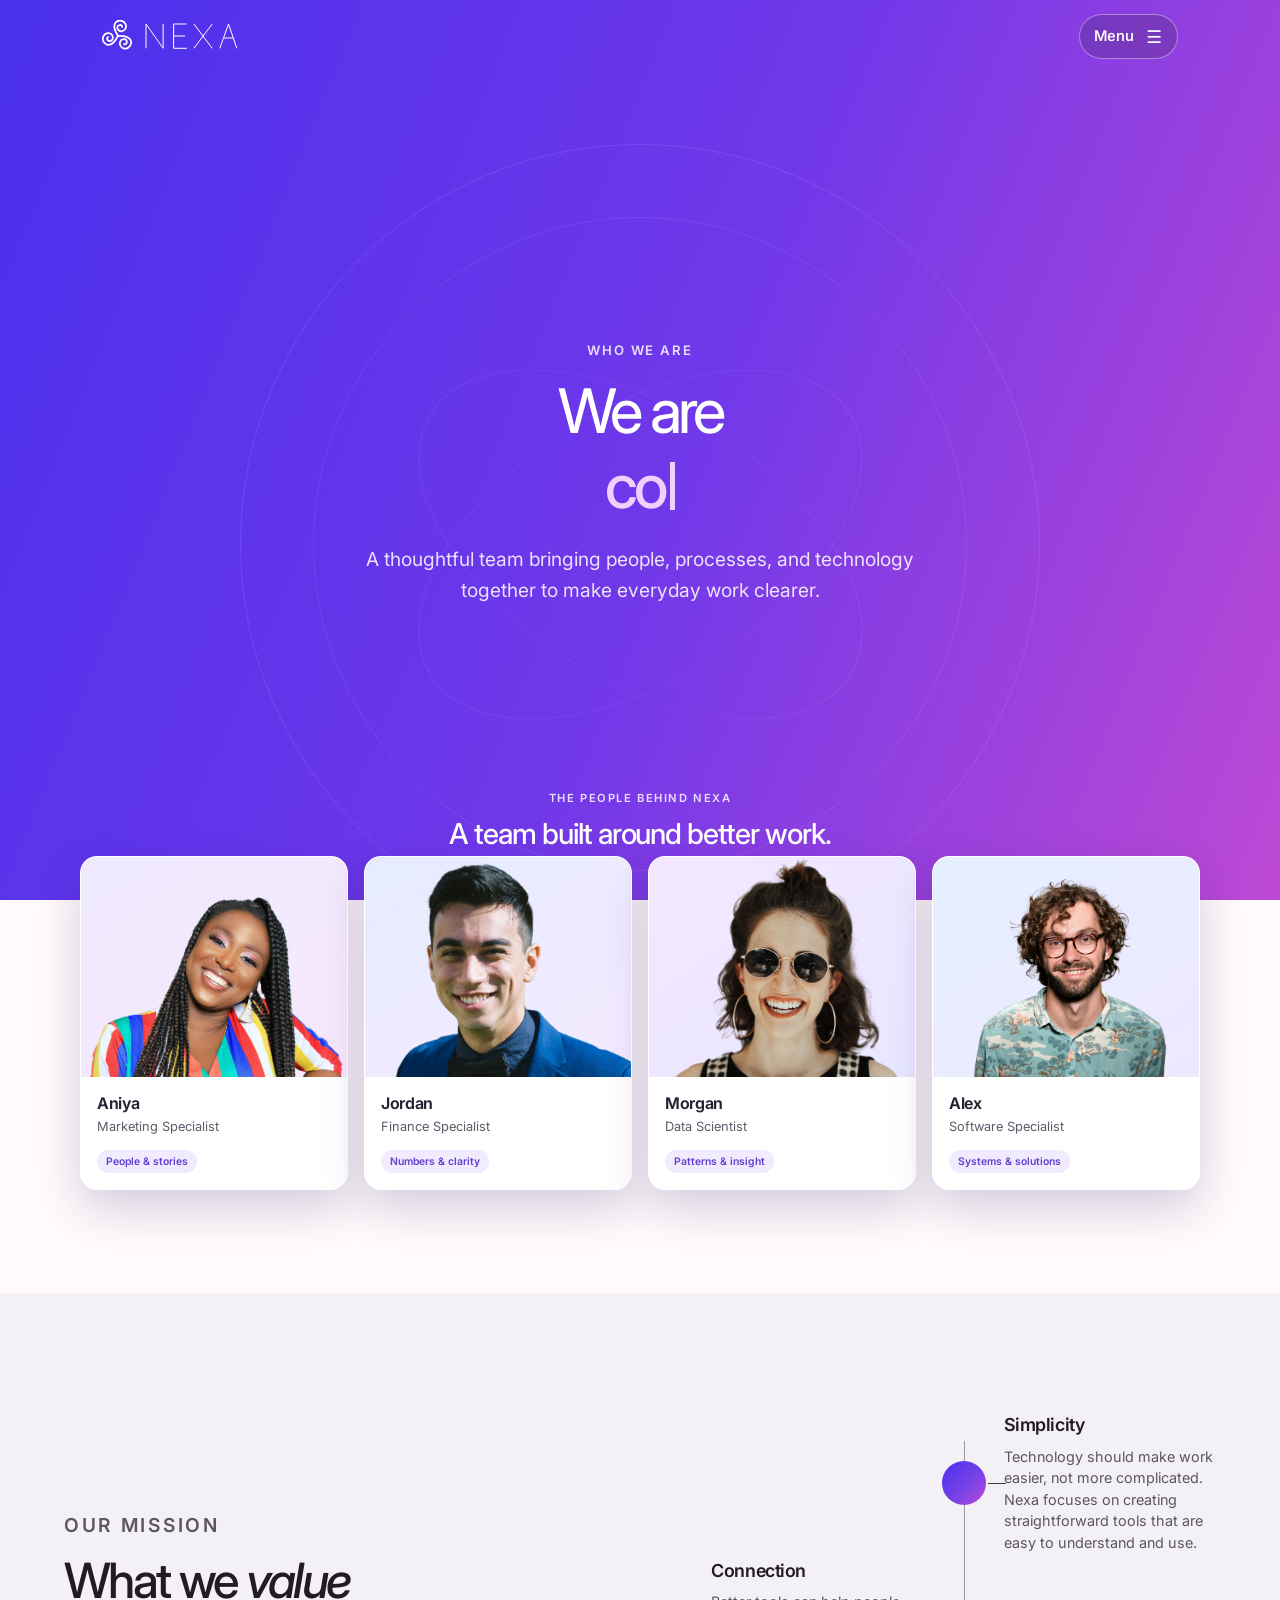
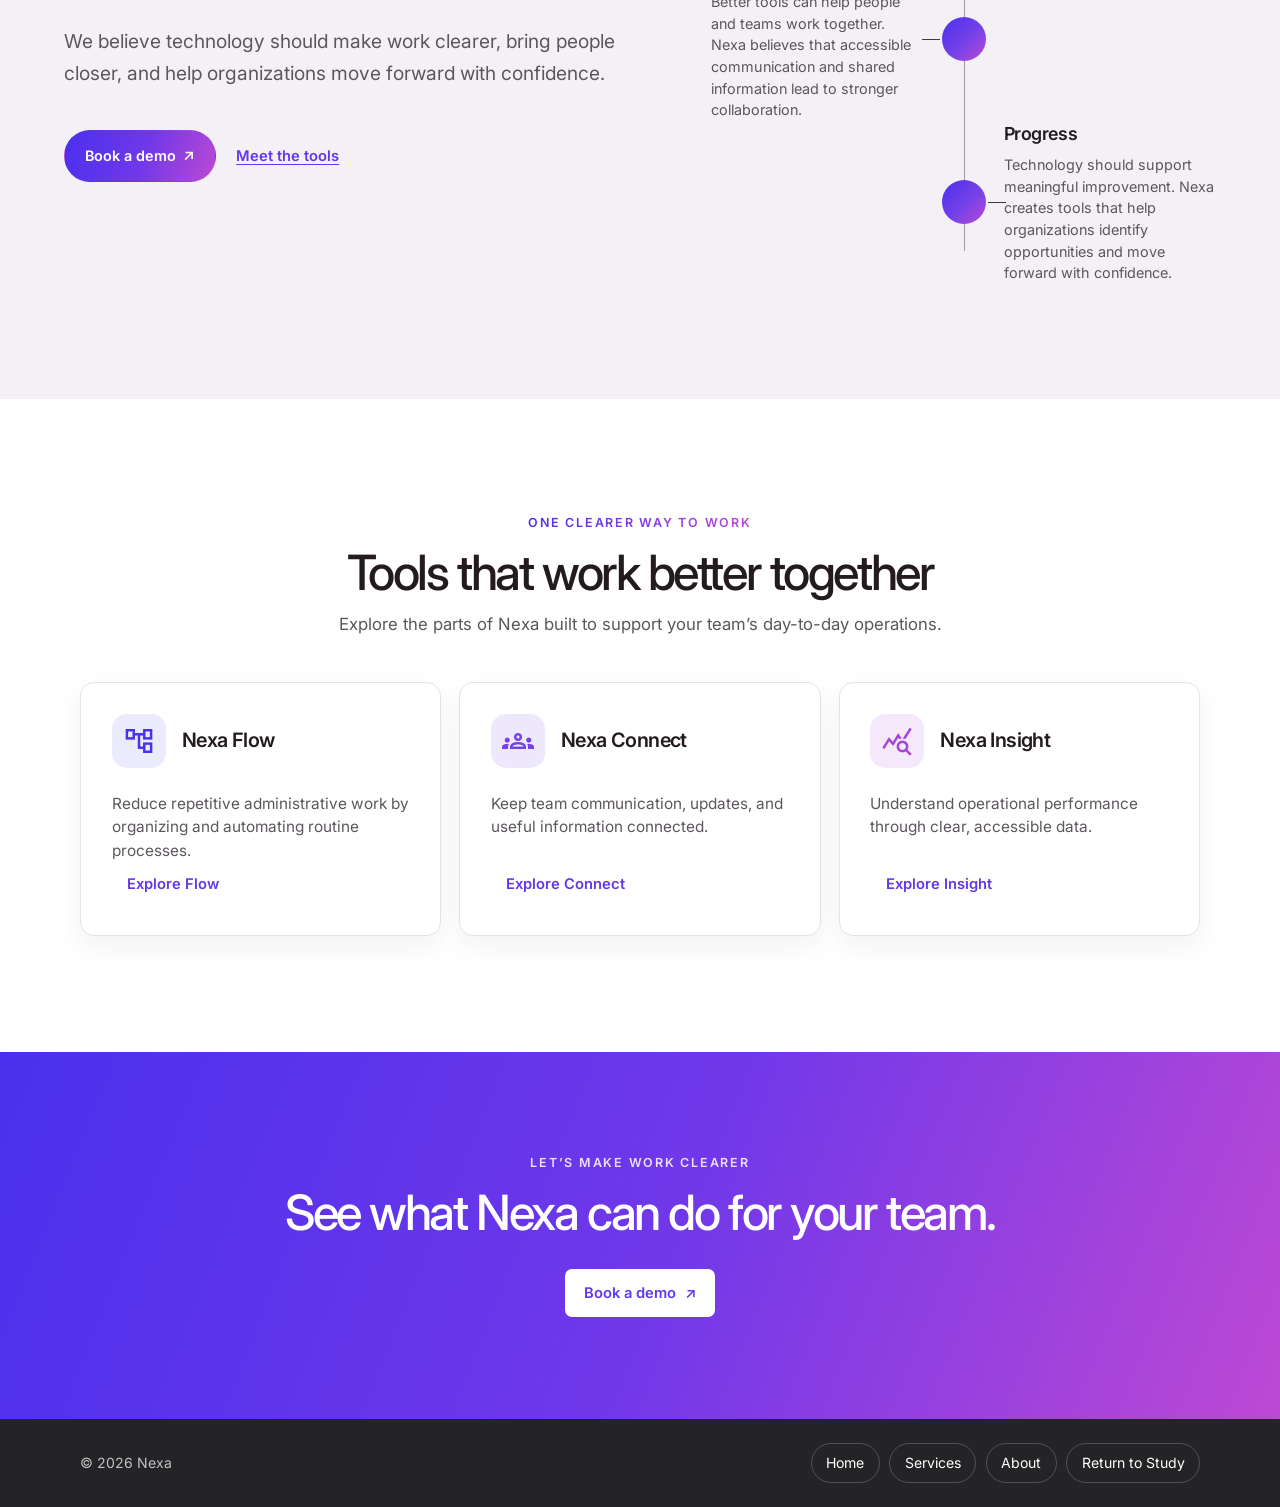
==== commit 63a9191c: "Add Website B pages and study return links Co-authored-by: Copilot <223556219+Copilot@users.noreply." ====
--- a/about.html
+++ b/about.html
@@ -126,6 +126,7 @@
       <a href="nexahome.html#top">Home</a>
       <a href="services1.html">Services</a>
       <a href="about.html">About</a>
+      <a href="index.html">Return to Study</a>
     </nav>
   </footer>
   <button class="services-menu-backdrop" type="button" aria-label="Close menu" tabindex="-1"></button>
